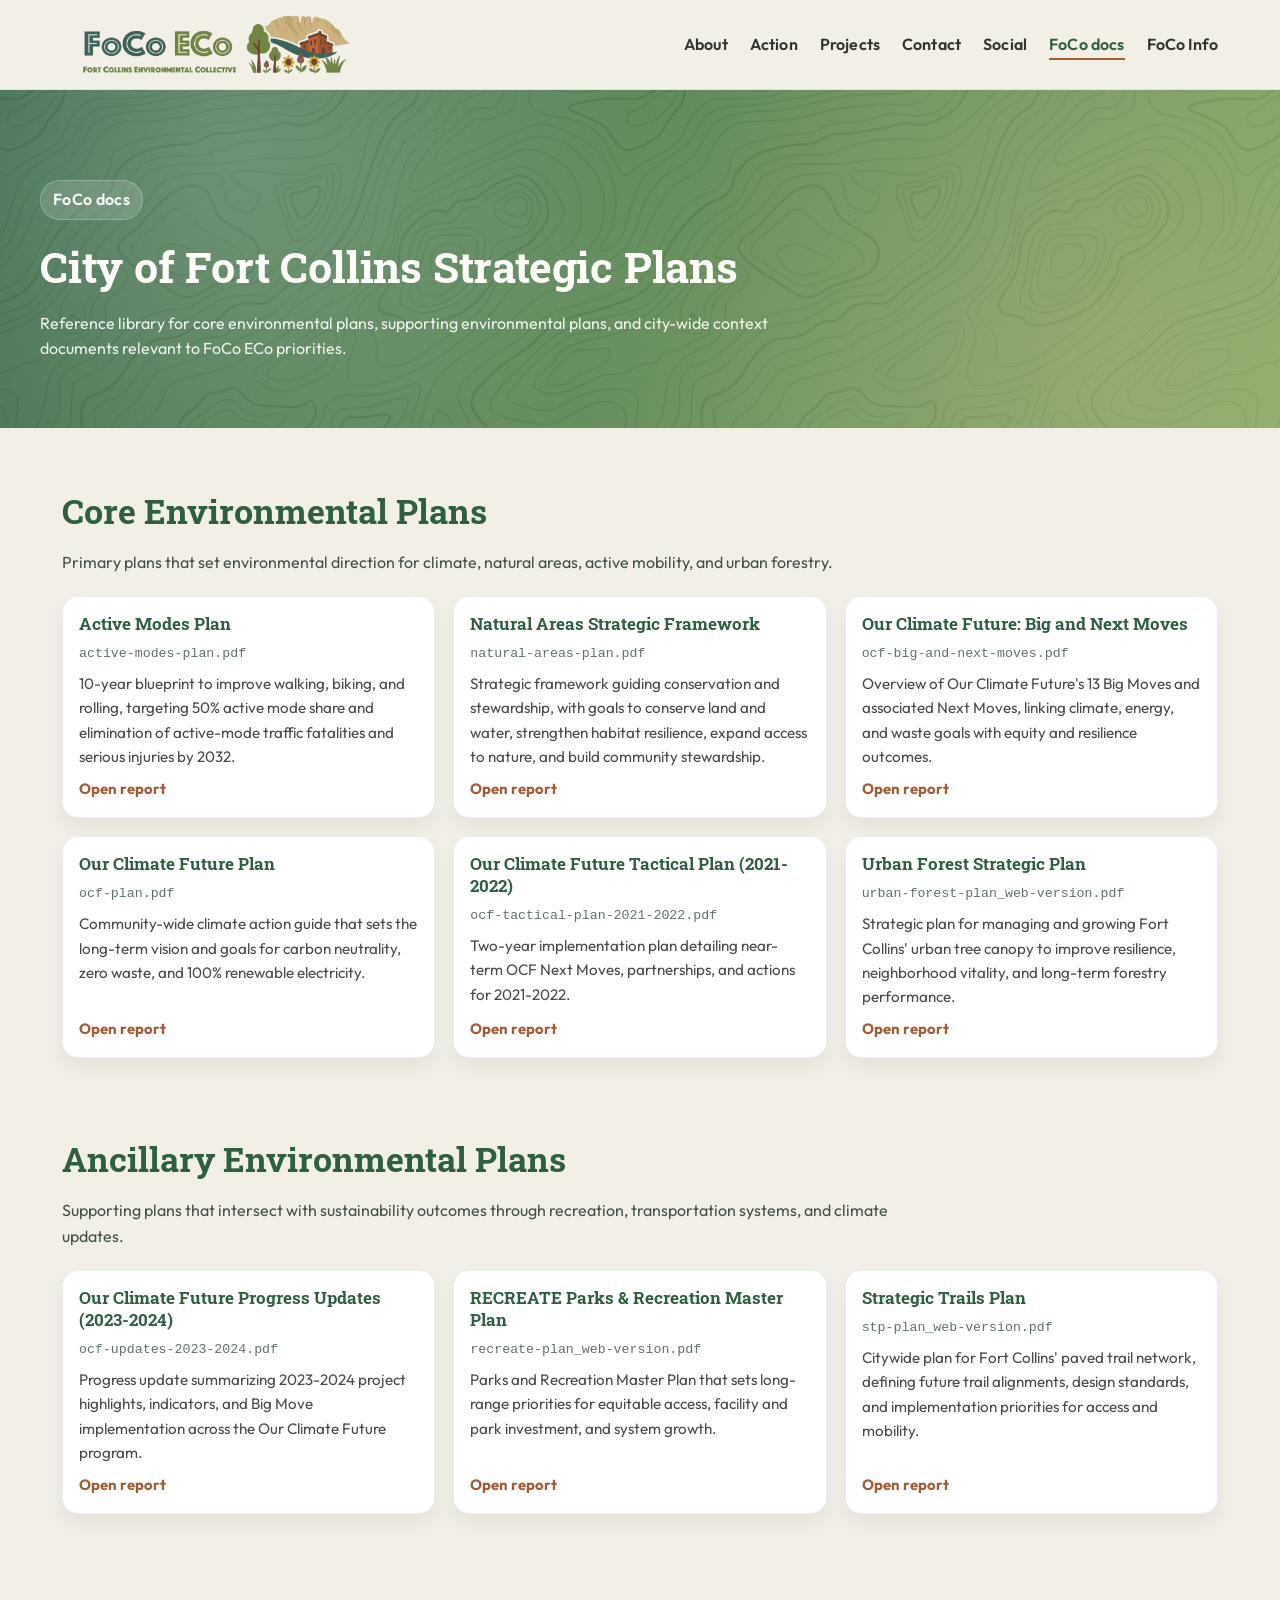
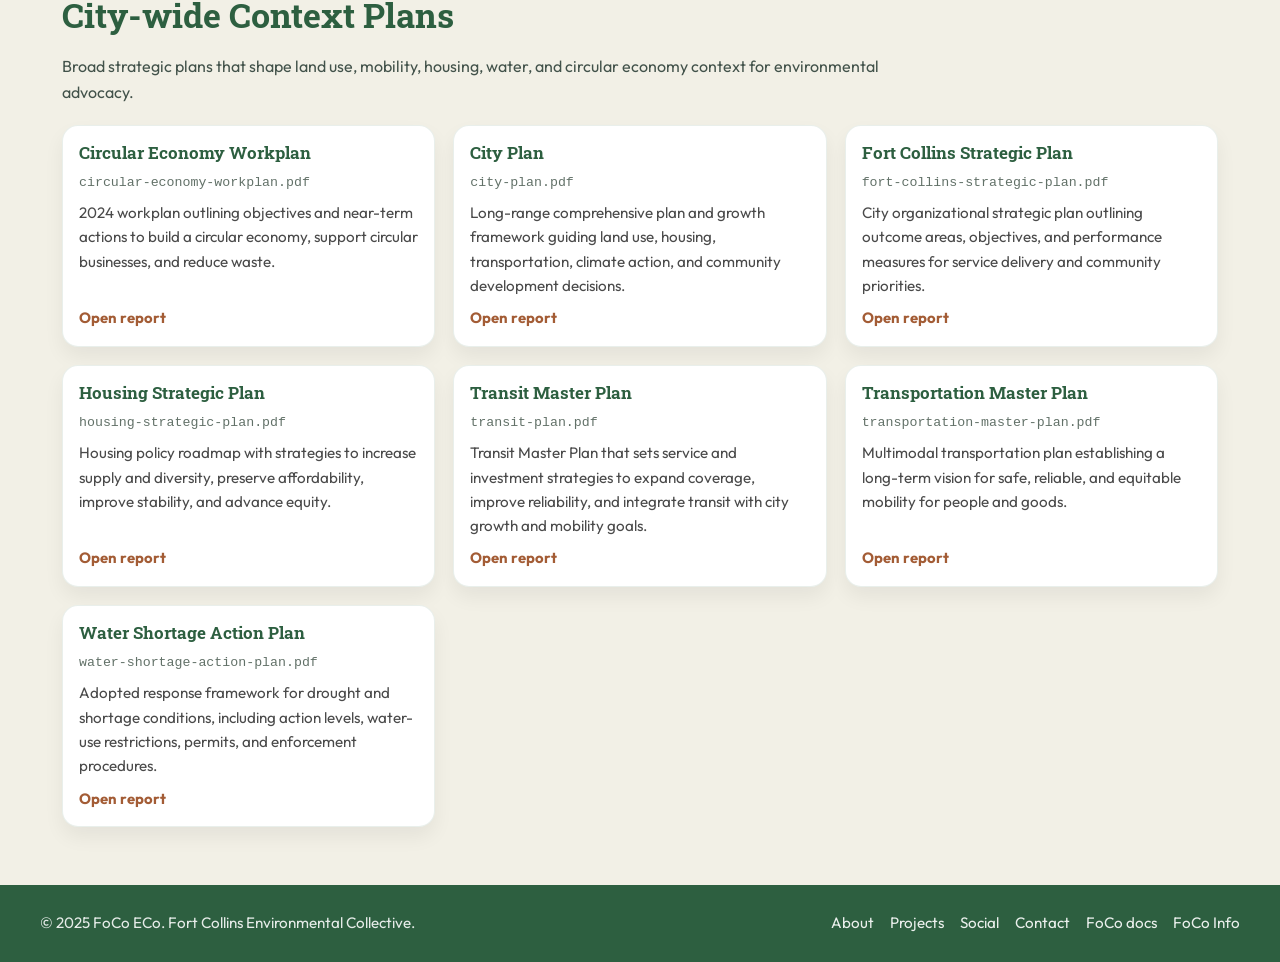
==== foco-docs.html @ f42128a2 "Added docs page" ====
<!DOCTYPE html>
<html lang="en">
<head>
  <meta charset="UTF-8">
  <meta name="viewport" content="width=device-width, initial-scale=1.0">
  <title>FoCo Docs | Fort Collins Environmental Collective</title>
  <link rel="preconnect" href="https://fonts.googleapis.com">
  <link rel="preconnect" href="https://fonts.gstatic.com" crossorigin>
  <link href="https://fonts.googleapis.com/css2?family=Roboto+Slab:wght@100..900&family=Outfit:wght@400;600;700&display=swap" rel="stylesheet">
  <link rel="stylesheet" href="style.css">
  <link rel="icon" type="image/png" href="img/favicon_32.png">
</head>
<body>
  <header id="top">
    <div class="nav">
      <a class="brand" href="index.html#top">
        <img src="img/FoCoECo_Logo_Trans_H.png" alt="FoCo ECo logo">
      </a>
      <nav aria-label="Main navigation">
        <ul>
          <li><a href="index.html#about">About</a></li>
          <li><a href="index.html#up-to">Action</a></li>
          <li><a href="index.html#projects">Projects</a></li>
          <li><a href="index.html#contact">Contact</a></li>
          <li><a href="index.html#social">Social</a></li>
          <li><a href="foco-docs.html" aria-current="page">FoCo docs</a></li>
          <li><a href="https://app.foco-eco.org" target="_blank">FoCo Info</a></li>
        </ul>
      </nav>
      <button class="menu-toggle" aria-expanded="false" aria-controls="mobile-menu" aria-label="Toggle menu">☰</button>
    </div>
  </header>

  <div class="mobile-menu" id="mobile-menu">
    <a href="index.html#about">About</a>
    <a href="index.html#up-to">Action</a>
    <a href="index.html#projects">Projects</a>
    <a href="index.html#contact">Contact</a>
    <a href="index.html#social">Social</a>
    <a href="foco-docs.html" aria-current="page">FoCo docs</a>
    <a href="https://app.foco-eco.org" target="_blank">FoCo Info</a>
  </div>

  <main>
    <section class="docs-hero">
      <div class="docs-hero-inner">
        <div class="eyebrow">FoCo docs</div>
        <h1>City of Fort Collins Strategic Plans</h1>
        <p>Reference library for core environmental plans, supporting environmental plans, and city-wide context documents relevant to FoCo ECo priorities.</p>
      </div>
    </section>

    <section class="section docs-section" id="core-environmental" aria-labelledby="core-environmental-title">
      <div class="docs-section-heading">
        <h2 id="core-environmental-title">Core Environmental Plans</h2>
        <p>Primary plans that set environmental direction for climate, natural areas, active mobility, and urban forestry.</p>
      </div>
      <div class="docs-grid">
        <article class="doc-card" tabindex="0" role="button" aria-label="Open Active Modes Plan PDF" data-pdf="https://storage.googleapis.com/foco-info/city_advisor/core_environmental/active-modes-plan.pdf" data-title="Active Modes Plan" data-filename="active-modes-plan.pdf" data-description="10-year blueprint to improve walking, biking, and rolling, targeting 50% active mode share and elimination of active-mode traffic fatalities and serious injuries by 2032.">
          <h3>Active Modes Plan</h3>
          <p class="doc-filename">active-modes-plan.pdf</p>
          <p>10-year blueprint to improve walking, biking, and rolling, targeting 50% active mode share and elimination of active-mode traffic fatalities and serious injuries by 2032.</p>
          <span class="doc-card-link">Open report</span>
        </article>

        <article class="doc-card" tabindex="0" role="button" aria-label="Open Natural Areas Plan PDF" data-pdf="https://storage.googleapis.com/foco-info/city_advisor/core_environmental/natural-areas-plan.pdf" data-title="Natural Areas Strategic Framework" data-filename="natural-areas-plan.pdf" data-description="Strategic framework guiding conservation and stewardship, with goals to conserve land and water, strengthen habitat resilience, expand access to nature, and build community stewardship.">
          <h3>Natural Areas Strategic Framework</h3>
          <p class="doc-filename">natural-areas-plan.pdf</p>
          <p>Strategic framework guiding conservation and stewardship, with goals to conserve land and water, strengthen habitat resilience, expand access to nature, and build community stewardship.</p>
          <span class="doc-card-link">Open report</span>
        </article>

        <article class="doc-card" tabindex="0" role="button" aria-label="Open OCF Big and Next Moves PDF" data-pdf="https://storage.googleapis.com/foco-info/city_advisor/core_environmental/ocf-big-and-next-moves.pdf" data-title="Our Climate Future: Big and Next Moves" data-filename="ocf-big-and-next-moves.pdf" data-description="Overview of Our Climate Future's 13 Big Moves and associated Next Moves, linking climate, energy, and waste goals with equity and resilience outcomes.">
          <h3>Our Climate Future: Big and Next Moves</h3>
          <p class="doc-filename">ocf-big-and-next-moves.pdf</p>
          <p>Overview of Our Climate Future's 13 Big Moves and associated Next Moves, linking climate, energy, and waste goals with equity and resilience outcomes.</p>
          <span class="doc-card-link">Open report</span>
        </article>

        <article class="doc-card" tabindex="0" role="button" aria-label="Open OCF Plan PDF" data-pdf="https://storage.googleapis.com/foco-info/city_advisor/core_environmental/ocf-plan.pdf" data-title="Our Climate Future Plan" data-filename="ocf-plan.pdf" data-description="Community-wide climate action guide that sets the long-term vision and goals for carbon neutrality, zero waste, and 100% renewable electricity.">
          <h3>Our Climate Future Plan</h3>
          <p class="doc-filename">ocf-plan.pdf</p>
          <p>Community-wide climate action guide that sets the long-term vision and goals for carbon neutrality, zero waste, and 100% renewable electricity.</p>
          <span class="doc-card-link">Open report</span>
        </article>

        <article class="doc-card" tabindex="0" role="button" aria-label="Open OCF Tactical Plan 2021-2022 PDF" data-pdf="https://storage.googleapis.com/foco-info/city_advisor/core_environmental/ocf-tactical-plan-2021-2022.pdf" data-title="Our Climate Future Tactical Plan (2021-2022)" data-filename="ocf-tactical-plan-2021-2022.pdf" data-description="Two-year implementation plan detailing near-term OCF Next Moves, partnerships, and actions for 2021-2022.">
          <h3>Our Climate Future Tactical Plan (2021-2022)</h3>
          <p class="doc-filename">ocf-tactical-plan-2021-2022.pdf</p>
          <p>Two-year implementation plan detailing near-term OCF Next Moves, partnerships, and actions for 2021-2022.</p>
          <span class="doc-card-link">Open report</span>
        </article>

        <article class="doc-card" tabindex="0" role="button" aria-label="Open Urban Forest Plan PDF" data-pdf="https://storage.googleapis.com/foco-info/city_advisor/core_environmental/urban-forest-plan_web-version.pdf" data-title="Urban Forest Strategic Plan" data-filename="urban-forest-plan_web-version.pdf" data-description="Strategic plan for managing and growing Fort Collins' urban tree canopy to improve resilience, neighborhood vitality, and long-term forestry performance.">
          <h3>Urban Forest Strategic Plan</h3>
          <p class="doc-filename">urban-forest-plan_web-version.pdf</p>
          <p>Strategic plan for managing and growing Fort Collins' urban tree canopy to improve resilience, neighborhood vitality, and long-term forestry performance.</p>
          <span class="doc-card-link">Open report</span>
        </article>
      </div>
    </section>

    <section class="section docs-section" id="ancillary-environmental" aria-labelledby="ancillary-environmental-title">
      <div class="docs-section-heading">
        <h2 id="ancillary-environmental-title">Ancillary Environmental Plans</h2>
        <p>Supporting plans that intersect with sustainability outcomes through recreation, transportation systems, and climate updates.</p>
      </div>
      <div class="docs-grid">
        <article class="doc-card" tabindex="0" role="button" aria-label="Open OCF Updates 2023-2024 PDF" data-pdf="https://storage.googleapis.com/foco-info/city_advisor/ancillary_environmental/ocf-updates-2023-2024.pdf" data-title="Our Climate Future Progress Updates (2023-2024)" data-filename="ocf-updates-2023-2024.pdf" data-description="Progress update summarizing 2023-2024 project highlights, indicators, and Big Move implementation across the Our Climate Future program.">
          <h3>Our Climate Future Progress Updates (2023-2024)</h3>
          <p class="doc-filename">ocf-updates-2023-2024.pdf</p>
          <p>Progress update summarizing 2023-2024 project highlights, indicators, and Big Move implementation across the Our Climate Future program.</p>
          <span class="doc-card-link">Open report</span>
        </article>

        <article class="doc-card" tabindex="0" role="button" aria-label="Open Recreate Plan PDF" data-pdf="https://storage.googleapis.com/foco-info/city_advisor/ancillary_environmental/recreate-plan_web-version.pdf" data-title="RECREATE Parks & Recreation Master Plan" data-filename="recreate-plan_web-version.pdf" data-description="Parks and Recreation Master Plan that sets long-range priorities for equitable access, facility and park investment, and system growth.">
          <h3>RECREATE Parks &amp; Recreation Master Plan</h3>
          <p class="doc-filename">recreate-plan_web-version.pdf</p>
          <p>Parks and Recreation Master Plan that sets long-range priorities for equitable access, facility and park investment, and system growth.</p>
          <span class="doc-card-link">Open report</span>
        </article>

        <article class="doc-card" tabindex="0" role="button" aria-label="Open Strategic Trails Plan PDF" data-pdf="https://storage.googleapis.com/foco-info/city_advisor/ancillary_environmental/stp-plan_web-version.pdf" data-title="Strategic Trails Plan" data-filename="stp-plan_web-version.pdf" data-description="Citywide plan for Fort Collins' paved trail network, defining future trail alignments, design standards, and implementation priorities for access and mobility.">
          <h3>Strategic Trails Plan</h3>
          <p class="doc-filename">stp-plan_web-version.pdf</p>
          <p>Citywide plan for Fort Collins' paved trail network, defining future trail alignments, design standards, and implementation priorities for access and mobility.</p>
          <span class="doc-card-link">Open report</span>
        </article>
      </div>
    </section>

    <section class="section docs-section" id="citywide-context" aria-labelledby="citywide-context-title">
      <div class="docs-section-heading">
        <h2 id="citywide-context-title">City-wide Context Plans</h2>
        <p>Broad strategic plans that shape land use, mobility, housing, water, and circular economy context for environmental advocacy.</p>
      </div>
      <div class="docs-grid">
        <article class="doc-card" tabindex="0" role="button" aria-label="Open Circular Economy Workplan PDF" data-pdf="https://storage.googleapis.com/foco-info/city_advisor/citywide_context/circular-economy-workplan.pdf" data-title="Circular Economy Workplan" data-filename="circular-economy-workplan.pdf" data-description="2024 workplan outlining objectives and near-term actions to build a circular economy, support circular businesses, and reduce waste.">
          <h3>Circular Economy Workplan</h3>
          <p class="doc-filename">circular-economy-workplan.pdf</p>
          <p>2024 workplan outlining objectives and near-term actions to build a circular economy, support circular businesses, and reduce waste.</p>
          <span class="doc-card-link">Open report</span>
        </article>

        <article class="doc-card" tabindex="0" role="button" aria-label="Open City Plan PDF" data-pdf="https://storage.googleapis.com/foco-info/city_advisor/citywide_context/city-plan.pdf" data-title="City Plan" data-filename="city-plan.pdf" data-description="Long-range comprehensive plan and growth framework guiding land use, housing, transportation, climate action, and community development decisions.">
          <h3>City Plan</h3>
          <p class="doc-filename">city-plan.pdf</p>
          <p>Long-range comprehensive plan and growth framework guiding land use, housing, transportation, climate action, and community development decisions.</p>
          <span class="doc-card-link">Open report</span>
        </article>

        <article class="doc-card" tabindex="0" role="button" aria-label="Open Fort Collins Strategic Plan PDF" data-pdf="https://storage.googleapis.com/foco-info/city_advisor/citywide_context/fort-collins-strategic-plan.pdf" data-title="Fort Collins Strategic Plan" data-filename="fort-collins-strategic-plan.pdf" data-description="City organizational strategic plan outlining outcome areas, objectives, and performance measures for service delivery and community priorities.">
          <h3>Fort Collins Strategic Plan</h3>
          <p class="doc-filename">fort-collins-strategic-plan.pdf</p>
          <p>City organizational strategic plan outlining outcome areas, objectives, and performance measures for service delivery and community priorities.</p>
          <span class="doc-card-link">Open report</span>
        </article>

        <article class="doc-card" tabindex="0" role="button" aria-label="Open Housing Strategic Plan PDF" data-pdf="https://storage.googleapis.com/foco-info/city_advisor/citywide_context/housing-strategic-plan.pdf" data-title="Housing Strategic Plan" data-filename="housing-strategic-plan.pdf" data-description="Housing policy roadmap with strategies to increase supply and diversity, preserve affordability, improve stability, and advance equity.">
          <h3>Housing Strategic Plan</h3>
          <p class="doc-filename">housing-strategic-plan.pdf</p>
          <p>Housing policy roadmap with strategies to increase supply and diversity, preserve affordability, improve stability, and advance equity.</p>
          <span class="doc-card-link">Open report</span>
        </article>

        <article class="doc-card" tabindex="0" role="button" aria-label="Open Transit Plan PDF" data-pdf="https://storage.googleapis.com/foco-info/city_advisor/citywide_context/transit-plan.pdf" data-title="Transit Master Plan" data-filename="transit-plan.pdf" data-description="Transit Master Plan that sets service and investment strategies to expand coverage, improve reliability, and integrate transit with city growth and mobility goals.">
          <h3>Transit Master Plan</h3>
          <p class="doc-filename">transit-plan.pdf</p>
          <p>Transit Master Plan that sets service and investment strategies to expand coverage, improve reliability, and integrate transit with city growth and mobility goals.</p>
          <span class="doc-card-link">Open report</span>
        </article>

        <article class="doc-card" tabindex="0" role="button" aria-label="Open Transportation Master Plan PDF" data-pdf="https://storage.googleapis.com/foco-info/city_advisor/citywide_context/transportation-master-plan.pdf" data-title="Transportation Master Plan" data-filename="transportation-master-plan.pdf" data-description="Multimodal transportation plan establishing a long-term vision for safe, reliable, and equitable mobility for people and goods.">
          <h3>Transportation Master Plan</h3>
          <p class="doc-filename">transportation-master-plan.pdf</p>
          <p>Multimodal transportation plan establishing a long-term vision for safe, reliable, and equitable mobility for people and goods.</p>
          <span class="doc-card-link">Open report</span>
        </article>

        <article class="doc-card" tabindex="0" role="button" aria-label="Open Water Shortage Action Plan PDF" data-pdf="https://storage.googleapis.com/foco-info/city_advisor/citywide_context/water-shortage-action-plan.pdf" data-title="Water Shortage Action Plan" data-filename="water-shortage-action-plan.pdf" data-description="Adopted response framework for drought and shortage conditions, including action levels, water-use restrictions, permits, and enforcement procedures.">
          <h3>Water Shortage Action Plan</h3>
          <p class="doc-filename">water-shortage-action-plan.pdf</p>
          <p>Adopted response framework for drought and shortage conditions, including action levels, water-use restrictions, permits, and enforcement procedures.</p>
          <span class="doc-card-link">Open report</span>
        </article>
      </div>
    </section>
  </main>

  <div class="modal" id="pdf-modal" role="dialog" aria-modal="true" aria-labelledby="pdf-modal-title">
    <div class="modal-backdrop" data-pdf-close></div>
    <div class="modal-content pdf-modal-content">
      <button class="modal-close" aria-label="Close PDF viewer" data-pdf-close>×</button>
      <div class="pdf-modal-header">
        <h3 id="pdf-modal-title">Plan Document</h3>
        <a id="pdf-modal-link" class="pdf-modal-link" href="#" target="_blank" rel="noopener noreferrer">Open in new tab</a>
      </div>
      <p id="pdf-modal-desc" class="pdf-modal-desc">Plan summary</p>
      <iframe id="pdf-modal-frame" class="pdf-modal-frame" title="City plan PDF viewer" src="about:blank" loading="lazy"></iframe>
    </div>
  </div>

  <footer>
    <div class="footer-inner">
      <span>© 2025 FoCo ECo. Fort Collins Environmental Collective.</span>
      <div class="footer-links">
        <a href="index.html#about">About</a>
        <a href="index.html#projects">Projects</a>
        <a href="index.html#social">Social</a>
        <a href="index.html#contact">Contact</a>
        <a href="foco-docs.html">FoCo docs</a>
        <a href="https://app.foco-eco.org" target="_blank">FoCo Info</a>
      </div>
    </div>
  </footer>

  <script src="script.js"></script>
</body>
</html>
---- style.css ----
:root {
  --primary: #2D5F40;
  --secondary: #7CA65C;
  --accent: #A35C35;
  --neutral: #C6B787;
  --bg-color: #F2F0E6;
  --text-color: #333333;
  --light-text: #FFFFFF;
  --shadow-soft: 0 12px 30px rgba(0, 0, 0, 0.08);
  --shadow-card: 0 10px 20px rgba(0, 0, 0, 0.06);
  --max-width: 1200px;
}

* {
  box-sizing: border-box;
}

body {
  margin: 0;
  font-family: 'Outfit', 'Open Sans', system-ui, -apple-system, sans-serif;
  background: var(--bg-color);
  color: var(--text-color);
  line-height: 1.6;
}

a {
  color: inherit;
  text-decoration: none;
}

.sr-only {
  position: absolute;
  width: 1px;
  height: 1px;
  padding: 0;
  margin: -1px;
  overflow: hidden;
  clip: rect(0, 0, 0, 0);
  border: 0;
}

.scroll-fade {
  opacity: 1;
  transform: translateY(0);
  transition: opacity 0.65s ease-out, transform 0.75s cubic-bezier(0.2, 0.7, 0.2, 1);
  will-change: opacity, transform;
}

.scroll-fade.is-hidden {
  opacity: 0;
  transform: translateY(24px);
}

.scroll-fade.is-visible {
  opacity: 1;
  transform: translateY(0);
}

img {
  max-width: 100%;
  display: block;
}

header {
  position: sticky;
  top: 0;
  z-index: 20;
  backdrop-filter: blur(10px);
  background: rgba(242, 240, 230, 0.9);
  border-bottom: 1px solid rgba(45, 95, 64, 0.08);
}

.nav {
  display: flex;
  align-items: center;
  justify-content: space-between;
  max-width: var(--max-width);
  margin: 0 auto;
  padding: 14px 22px;
  gap: 18px;
}

.brand {
  display: flex;
  align-items: center;
  gap: 12px;
  font-family: 'Roboto Slab', serif;
  font-weight: 700;
  color: var(--primary);
}

.brand img {
  width: 300px;
  height: auto;
}

nav ul {
  list-style: none;
  display: flex;
  align-items: center;
  gap: 22px;
  padding: 0;
  margin: 0;
  font-weight: 600;
  letter-spacing: 0.01em;
}

nav a {
  position: relative;
  padding: 6px 0;
}

nav a::after {
  content: '';
  position: absolute;
  left: 0;
  bottom: 0;
  width: 100%;
  height: 2px;
  background: var(--accent);
  transform: scaleX(0);
  transform-origin: left;
  transition: transform 0.2s ease;
}

nav a:focus-visible,
nav a:hover {
  outline: none;
  color: var(--primary);
}

nav a:hover::after,
nav a:focus-visible::after {
  transform: scaleX(1);
}

nav a[aria-current="page"] {
  color: var(--primary);
}

nav a[aria-current="page"]::after {
  transform: scaleX(1);
}

.donate-btn {
  background: var(--accent);
  color: var(--light-text);
  border: none;
  border-radius: 999px;
  padding: 10px 20px;
  font-weight: 700;
  cursor: pointer;
  box-shadow: var(--shadow-soft);
  transition: transform 0.2s ease, box-shadow 0.2s ease, background 0.2s ease;
}

.donate-btn:hover,
.donate-btn:focus-visible {
  transform: translateY(-1px);
  box-shadow: 0 14px 30px rgba(163, 92, 53, 0.25);
  background: #8f4e2f;
  outline: none;
}

.menu-toggle {
  display: none;
  background: var(--primary);
  color: var(--light-text);
  border: none;
  padding: 10px 12px;
  border-radius: 10px;
  cursor: pointer;
}

.hero {
  position: relative;
  padding: 120px 0 90px;
  color: var(--text-color);
  background: linear-gradient(120deg, rgba(45, 95, 64, 0.35), rgba(124, 166, 92, 0.06)), url('img/banner.jpg') center/cover no-repeat;
  overflow: hidden;
}

.hero::before {
  content: '';
  position: absolute;
  inset: 0;
  background: linear-gradient(90deg, rgba(24, 54, 36, 0.72) 0%, rgba(24, 54, 36, 0.38) 45%, rgba(24, 54, 36, 0.08) 70%, rgba(24, 54, 36, 0) 100%);
  z-index: 0;
}

.hero::after {
  content: '';
  position: absolute;
  inset: 0;
  background:
    linear-gradient(90deg, rgba(242, 240, 230, 0) 0%, rgba(242, 240, 230, 0.30) 40%, rgba(242, 240, 230, 0.95) 70%),
    linear-gradient(180deg, rgba(242, 240, 230, 0) 0%, rgba(242, 240, 230, 0.12) 45%, rgba(242, 240, 230, 0.85) 100%);
}

.hero-grid {
  position: relative;
  z-index: 1;
  max-width: var(--max-width);
  margin: 0 auto;
  padding: 0 22px;
  display: grid;
  grid-template-columns: repeat(auto-fit, minmax(320px, 1fr));
  align-items: center;
  gap: 40px;
}

.hero-grid .hero-visual {
  justify-self: end;
}

.hero-copy h1 {
  font-family: 'Roboto Slab', serif;
  font-size: clamp(1.8rem, 2.5vw + 1rem, 2.8rem);
  margin: 0 0 16px;
  color: #fffdfa;
  letter-spacing: -0.5px;
  text-shadow:
    0 10px 24px rgba(0, 0, 0, 0.45),
    0 3px 8px rgba(0, 0, 0, 0.35);
}

.hero-copy p {
  font-size: 1.05rem;
  margin: 0 0 22px;
  color: #f8f6f1;
  letter-spacing: -0.5px;
  text-shadow: 0 6px 16px rgba(0, 0, 0, 0.35);
}

.hero .eyebrow {
  color: #f2f0e6;
  background: rgba(255, 255, 255, 0.18);
  border: 1px solid rgba(255, 255, 255, 0.2);
}

.cta-row {
  display: flex;
  gap: 12px;
  flex-wrap: wrap;
}

.cta-primary {
  background: var(--secondary);
  color: var(--light-text);
  border: none;
  border-radius: 10px;
  padding: 12px 20px;
  font-weight: 700;
  cursor: pointer;
  box-shadow: var(--shadow-soft);
  transition: transform 0.2s ease, box-shadow 0.2s ease, background 0.2s ease;
}

.cta-primary:hover,
.cta-primary:focus-visible {
  transform: translateY(-1px);
  box-shadow: 0 14px 32px rgba(124, 166, 92, 0.35);
  background: #6b9450;
  outline: none;
}

.cta-secondary {
  background: #f7fbf7;
  color: #0f2016;
  border: 2px solid rgba(45, 95, 64, 0.65);
  border-radius: 10px;
  padding: 10px 18px;
  font-weight: 700;
  cursor: pointer;
  transition: transform 0.2s ease, background 0.2s ease, color 0.2s ease;
}

.cta-secondary:hover,
.cta-secondary:focus-visible {
  transform: translateY(-1px);
  background: var(--primary);
  color: var(--light-text);
  border-color: var(--primary);
  outline: none;
}

.hero-visual {
  justify-self: center;
  position: relative;
  width: min(520px, 100%);
  padding: 0;
  background: transparent;
  border: none;
  box-shadow: none;
  transform: translateY(4px);
  filter: drop-shadow(0 18px 28px rgba(0, 0, 0, 0.18));
}

.hero-visual img {
  width: 100%;
  height: auto;
  display: block;
  filter:
    drop-shadow(0 0 20px rgba(255, 255, 255, 0.85))
    drop-shadow(0 0 40px rgba(255, 255, 255, 0.5));
}

.hero-visual::before {
  content: '';
  position: absolute;
  inset: 0;
  display: none;
}

.docs-hero {
  position: relative;
  padding: 90px 22px 66px;
  background:
    linear-gradient(120deg, rgba(45, 95, 64, 0.92), rgba(124, 166, 92, 0.9)),
    url('img/images/topo.png') center/620px repeat;
  color: rgba(255, 255, 255, 0.95);
  overflow: hidden;
}

.docs-hero::before {
  content: '';
  position: absolute;
  inset: 0;
  background:
    radial-gradient(circle at 18% 20%, rgba(255, 255, 255, 0.20), rgba(255, 255, 255, 0) 44%),
    radial-gradient(circle at 86% 78%, rgba(198, 183, 135, 0.32), rgba(198, 183, 135, 0) 46%);
}

.docs-hero-inner {
  position: relative;
  z-index: 1;
  max-width: var(--max-width);
  margin: 0 auto;
}

.docs-hero h1 {
  margin: 0 0 10px;
  font-family: 'Roboto Slab', serif;
  font-size: clamp(1.85rem, 2.4vw + 1rem, 2.7rem);
  color: #fffdfa;
  letter-spacing: -0.2px;
}

.docs-hero p {
  margin: 0;
  max-width: 780px;
  color: rgba(255, 255, 255, 0.9);
}

.docs-hero .eyebrow {
  background: rgba(255, 255, 255, 0.14);
  border: 1px solid rgba(255, 255, 255, 0.24);
  color: rgba(255, 255, 255, 0.95);
}

.section {
  max-width: var(--max-width);
  margin: 0 auto;
  padding: 70px 22px;
}

.section h2 {
  font-family: 'Roboto Slab', serif;
  font-size: clamp(1.8rem, 1.4vw + 1rem, 2.4rem);
  color: var(--primary);
  margin: 0 0 12px;
}

.eyebrow {
  display: inline-block;
  padding: 6px 12px;
  border-radius: 999px;
  background: rgba(45, 95, 64, 0.08);
  color: var(--primary);
  font-weight: 600;
  margin-bottom: 12px;
  letter-spacing: 0.02em;
}

.about {
  display: grid;
  grid-template-columns: repeat(auto-fit, minmax(300px, 1fr));
  gap: 36px;
  align-items: center;
  background: var(--bg-color);
}

.about-visual {
  position: relative;
  width: 100%;
  border-radius: 20px;
  overflow: hidden;
  background: linear-gradient(135deg, rgba(45, 95, 64, 0.15), rgba(163, 92, 53, 0.12)), #e8e2cf;
  min-height: 260px;
  box-shadow: var(--shadow-card);
  isolation: isolate;
}

.about-visual img {
  width: 100%;
  height: 100%;
  object-fit: cover;
  display: block;
}

.about-visual::before {
  content: '';
  position: absolute;
  inset: 0;
  opacity: 0.45;
  background-image: radial-gradient(circle at 30% 20%, rgba(195, 183, 135, 0.4) 0, rgba(195, 183, 135, 0) 40%), radial-gradient(circle at 80% 10%, rgba(124, 166, 92, 0.35) 0, rgba(124, 166, 92, 0) 35%), repeating-linear-gradient(45deg, rgba(45, 95, 64, 0.06), rgba(45, 95, 64, 0.06) 14px, rgba(45, 95, 64, 0.03) 14px, rgba(45, 95, 64, 0.03) 28px);
}

.about-visual::after {
  content: '';
  position: absolute;
  inset: 16px;
  border-radius: 16px;
  border: 2px dashed rgba(45, 95, 64, 0.25);
  mix-blend-mode: multiply;
}

.about p {
  margin: 0 0 14px;
}

.about-list {
  display: grid;
  grid-template-columns: repeat(auto-fit, minmax(200px, 1fr));
  gap: 12px;
  padding: 0;
  margin: 14px 0 0;
  list-style: none;
}

.about-list li {
  padding: 10px 12px;
  background: rgba(45, 95, 64, 0.08);
  border-radius: 10px;
  font-weight: 600;
  color: var(--primary);
}

.updates {
  background: linear-gradient(135deg, rgba(34, 82, 50, 0.95), rgba(91, 143, 70, 0.92));
  max-width: none;
  width: 100%;
  margin: 0;
  padding: 70px 22px;
  border-radius: 0;
  color: rgba(255, 255, 255, 0.95);
  position: relative;
  overflow: hidden;
  isolation: isolate;
}

.updates::before {
  content: '';
  position: absolute;
  inset: 0;
  background: url('img/images/topo.png') center/620px repeat;
  opacity: 0.24;
  pointer-events: none;
  z-index: 0;
}

.updates-inner {
  max-width: var(--max-width);
  margin-left: auto;
  margin-right: auto;
  position: relative;
  z-index: 1;
}

.updates h2 {
  color: var(--light-text);
}

.updates .eyebrow {
  background: rgba(255, 255, 255, 0.16);
  border: 1px solid rgba(255, 255, 255, 0.28);
  color: rgba(255, 255, 255, 0.94);
}

.updates-carousel {
  margin-top: 22px;
  display: grid;
  grid-template-columns: auto minmax(0, 1fr) auto;
  grid-template-areas:
    "prev track next"
    "dots dots dots";
  align-items: center;
  column-gap: 14px;
  row-gap: 16px;
}

.carousel-track {
  grid-area: track;
  width: 100%;
  overflow: hidden;
}

.carousel-slide {
  display: none;
  grid-template-columns: minmax(260px, 36%) minmax(0, 1fr);
  gap: 20px;
  align-items: stretch;
}

.carousel-slide.is-active {
  display: grid;
}

.carousel-media {
  width: 100%;
  min-height: 320px;
  height: 100%;
  border-radius: 16px;
  object-fit: cover;
  box-shadow: 0 12px 28px rgba(0, 0, 0, 0.2);
}

.carousel-textbox {
  background: rgba(247, 252, 246, 0.94);
  border: 1px solid rgba(45, 95, 64, 0.16);
  border-radius: 16px;
  box-shadow: 0 10px 24px rgba(16, 34, 22, 0.16);
  color: #1e2f23;
  padding: 22px;
  display: flex;
  flex-direction: column;
  justify-content: center;
}

.carousel-textbox h3 {
  margin: 0 0 10px;
  font-family: 'Roboto Slab', serif;
  color: var(--primary);
}

.carousel-textbox p {
  margin: 0;
}

.carousel-control {
  width: 44px;
  height: 44px;
  border: 1px solid rgba(255, 255, 255, 0.5);
  border-radius: 999px;
  background: rgba(255, 255, 255, 0.18);
  color: var(--light-text);
  font-size: 1.7rem;
  line-height: 1;
  cursor: pointer;
  transition: background 0.2s ease, transform 0.2s ease;
}

.carousel-control.prev {
  grid-area: prev;
}

.carousel-control.next {
  grid-area: next;
}

.carousel-control:hover,
.carousel-control:focus-visible {
  background: rgba(255, 255, 255, 0.3);
  transform: translateY(-1px);
  outline: none;
}

.carousel-dots {
  grid-area: dots;
  display: flex;
  justify-content: center;
  gap: 10px;
}

.carousel-dot {
  width: 12px;
  height: 12px;
  border: none;
  border-radius: 999px;
  background: rgba(255, 255, 255, 0.45);
  cursor: pointer;
  transition: transform 0.15s ease, background 0.15s ease;
}

.carousel-dot.is-active {
  background: #ffffff;
  transform: scale(1.15);
}

.carousel-dot:focus-visible {
  outline: 2px solid #ffffff;
  outline-offset: 2px;
}

.section-divider {
  max-width: calc(var(--max-width) + 120px);
  margin: 0 auto 30px;
  padding: 0 22px;
}

.section-divider img {
  width: 100%;
  height: auto;
  display: block;
  filter: drop-shadow(0 12px 24px rgba(0, 0, 0, 0.08));
}

.projects-grid {
  display: grid;
  grid-template-columns: repeat(3, minmax(0, 1fr));
  gap: 22px;
  margin-top: 28px;
}

.card {
  background: #ffffff;
  border-radius: 16px;
  box-shadow: var(--shadow-card);
  padding: 18px;
  display: flex;
  flex-direction: column;
  gap: 10px;
  border: 1px solid rgba(45, 95, 64, 0.05);
  cursor: pointer;
  transition: transform 0.18s ease, box-shadow 0.18s ease;
}

.card:hover,
.card:focus-visible {
  transform: translateY(-2px);
  box-shadow: 0 16px 32px rgba(0, 0, 0, 0.08);
  outline: none;
}

.card-image {
  width: 100%;
  height: 260px;
  object-fit: cover;
  object-position: center;
  border-radius: 12px;
  box-shadow: 0 12px 24px rgba(0, 0, 0, 0.06);
}

.card .bar {
  height: 6px;
  border-radius: 12px;
  background: #5d7b82;
  box-shadow: none;
}

.card h3 {
  font-family: 'Roboto Slab', serif;
  font-size: 1.15rem;
  margin: 0;
  color: var(--primary);
}

.card p {
  margin: 0;
  color: #4a4a4a;
}

.docs-section {
  padding-top: 56px;
  padding-bottom: 18px;
}

.docs-section-heading {
  margin-bottom: 18px;
}

.docs-section-heading p {
  margin: 0;
  max-width: 880px;
  color: #42524a;
}

.docs-grid {
  display: grid;
  grid-template-columns: repeat(3, minmax(0, 1fr));
  gap: 18px;
  margin-top: 20px;
}

.doc-card {
  background: #ffffff;
  border-radius: 16px;
  box-shadow: var(--shadow-card);
  border: 1px solid rgba(45, 95, 64, 0.1);
  padding: 16px;
  display: flex;
  flex-direction: column;
  gap: 8px;
  cursor: pointer;
  transition: transform 0.18s ease, box-shadow 0.18s ease, border-color 0.18s ease;
}

.doc-card:hover,
.doc-card:focus-visible {
  transform: translateY(-2px);
  box-shadow: 0 16px 32px rgba(0, 0, 0, 0.08);
  border-color: rgba(45, 95, 64, 0.24);
  outline: none;
}

.doc-card h3 {
  margin: 0;
  color: var(--primary);
  font-size: 1.05rem;
  line-height: 1.3;
  font-family: 'Roboto Slab', serif;
  word-break: break-word;
}

.doc-card .doc-filename {
  margin: 0;
  color: #627168;
  font-size: 0.83rem;
  font-family: ui-monospace, SFMono-Regular, Menlo, Monaco, Consolas, "Liberation Mono", "Courier New", monospace;
}

.doc-card p {
  margin: 0;
  color: #4a4a4a;
  font-size: 0.95rem;
}

.doc-card-link {
  margin-top: auto;
  color: var(--accent);
  font-weight: 700;
  font-size: 0.93rem;
}

.modal {
  position: fixed;
  inset: 0;
  display: none;
  align-items: center;
  justify-content: center;
  z-index: 50;
}

.modal.is-open {
  display: flex;
}

.modal-backdrop {
  position: absolute;
  inset: 0;
  background: rgba(0, 0, 0, 0.35);
  backdrop-filter: blur(2px);
}

.modal-content {
  position: relative;
  z-index: 1;
  background: #fff;
  border-radius: 18px;
  padding: 22px;
  max-width: 640px;
  width: min(640px, 92vw);
  box-shadow: 0 24px 60px rgba(0, 0, 0, 0.18);
  display: grid;
  gap: 12px;
}

.modal-image {
  width: 100%;
  height: 260px;
  object-fit: cover;
  border-radius: 12px;
}

.modal-content h3 {
  margin: 0;
  font-family: 'Roboto Slab', serif;
  color: var(--primary);
}

.modal-content p {
  margin: 0;
  color: #3f3f3f;
}

.modal-close {
  position: absolute;
  top: 10px;
  right: 10px;
  border: none;
  background: rgba(0, 0, 0, 0.06);
  width: 32px;
  height: 32px;
  border-radius: 50%;
  cursor: pointer;
  font-size: 18px;
}

.pdf-modal-content {
  max-width: min(1100px, 94vw);
  width: min(1100px, 94vw);
  max-height: 88vh;
  padding: 18px 18px 16px;
  gap: 14px;
}

.pdf-modal-header {
  display: flex;
  align-items: center;
  justify-content: space-between;
  gap: 10px;
  padding-right: 40px;
}

.pdf-modal-header h3 {
  margin: 0;
}

.pdf-modal-link {
  font-weight: 700;
  color: var(--accent);
  font-size: 0.93rem;
}

.pdf-modal-desc {
  margin: 0;
  color: #3f3f3f;
  font-size: 0.96rem;
}

.pdf-modal-frame {
  width: 100%;
  flex: 1;
  min-height: min(70vh, 760px);
  border: 1px solid rgba(45, 95, 64, 0.14);
  border-radius: 12px;
  background: #f7f7f7;
}

.social {
  background:
    linear-gradient(180deg, rgba(242, 240, 230, 0.7), rgba(198, 183, 135, 0.18)),
    linear-gradient(rgba(242, 240, 230, 0.5), rgba(242, 240, 230, 0.5)),
    url('img/images/topo.png');
  background-repeat: no-repeat, no-repeat, repeat;
  background-size: cover, cover, 620px;
  background-position: center, center, center;
  border-radius: 26px;
  box-shadow: 0 16px 38px rgba(0, 0, 0, 0.20);
}

.social-grid {
  display: grid;
  grid-template-columns: repeat(auto-fit, minmax(240px, 1fr));
  gap: 18px;
  margin-top: 24px;
}

.social-card {
  background: #fff;
  border-radius: 14px;
  padding: 16px;
  box-shadow: var(--shadow-card);
  display: grid;
  grid-template-columns: auto 1fr;
  grid-template-rows: auto auto;
  gap: 10px 12px;
  border: 1px solid rgba(45, 95, 64, 0.06);
}

.social-icon {
  width: 46px;
  height: 46px;
  border-radius: 14px;
  display: grid;
  place-items: center;
  font-weight: 800;
  color: #fff;
}

.social-card h3 {
  margin: 0;
  font-family: 'Roboto Slab', serif;
  color: var(--primary);
}

.social-card p {
  grid-column: 1 / -1;
  margin: 0;
  color: #4a4a4a;
}

.social-link {
  grid-column: 1 / -1;
  font-weight: 700;
  color: var(--accent);
  font-size: 0.95rem;
}

.social-icon.youtube { background: #cc0000; }
.social-icon.linkedin { background: #0a66c2; }
.social-icon.newsletter { background: var(--accent); }
.social-icon.community { background: var(--secondary); color: var(--primary); }
.social-icon.facebook { background: #1877f2; }

.volunteer {
  background: linear-gradient(120deg, rgba(45, 95, 64, 0.8), rgba(124, 166, 92, 0.75)), url('img/banner.jpg') center/cover no-repeat;
  color: var(--light-text);
  margin: 70px 0;
}

.volunteer-inner {
  max-width: var(--max-width);
  margin: 0 auto;
  padding: 70px 22px;
  text-align: left;
}

.volunteer h2 {
  color: var(--light-text);
}

.volunteer p {
  max-width: 720px;
  color: rgba(255, 255, 255, 0.9);
}

.contact {
  background: linear-gradient(120deg, rgba(98, 144, 115, 0.82), rgba(124, 166, 92, 0.75)), url('img/lory.jpg') center/cover no-repeat;
  color: var(--light-text);
  border-radius: 0;
  box-shadow: 0 18px 42px rgba(0, 0, 0, 0.18);
  margin: 40px 0;
  max-width: none;
  width: 100%;
  padding: 70px 22px;
}

.contact-grid {
  display: grid;
  grid-template-columns: repeat(auto-fit, minmax(280px, 1fr));
  gap: 26px;
  align-items: start;
  max-width: var(--max-width);
  margin: 0 auto;
}

.contact h2 {
  color: var(--light-text);
}

.contact p,
.contact li,
.contact .eyebrow {
  color: rgba(255, 255, 255, 0.9);
}

.contact .eyebrow {
  background: rgba(255, 255, 255, 0.18);
  border: 1px solid rgba(255, 255, 255, 0.28);
}

.contact-list {
  list-style: none;
  padding: 0;
  margin: 18px 0 0;
}

.contact-list li {
  padding: 8px 0;
}

.contact-card {
  background: rgba(255, 255, 255, 0.14);
  border-radius: 16px;
  padding: 18px;
  border: 1px solid rgba(255, 255, 255, 0.2);
  box-shadow: var(--shadow-card);
  color: var(--light-text);
  margin-top: 52px;
}

.contact-card h3 {
  margin: 0 0 6px;
  color: var(--light-text);
}

.contact-link {
  display: inline-block;
  background: var(--primary);
  color: var(--light-text);
  border: none;
  border-radius: 10px;
  padding: 12px 18px;
  font-weight: 700;
  cursor: pointer;
  transition: transform 0.2s ease, box-shadow 0.2s ease, background 0.2s ease;
  box-shadow: var(--shadow-soft);
  margin-top: 12px;
}

.contact-link:hover,
.contact-link:focus-visible {
  transform: translateY(-1px);
  background: #254d35;
  outline: none;
}

footer {
  background: var(--primary);
  color: rgba(255, 255, 255, 0.88);
  padding: 26px 22px;
  margin-top: 40px;
}

.footer-inner {
  max-width: var(--max-width);
  margin: 0 auto;
  display: flex;
  align-items: center;
  justify-content: space-between;
  flex-wrap: wrap;
  gap: 16px;
  font-size: 0.95rem;
}

.footer-links {
  display: flex;
  gap: 16px;
  flex-wrap: wrap;
}

.footer-links a {
  color: rgba(255, 255, 255, 0.9);
}

.mobile-menu {
  display: none;
  flex-direction: column;
  gap: 12px;
  padding: 12px 22px 20px;
  background: rgba(242, 240, 230, 0.98);
  border-bottom: 1px solid rgba(45, 95, 64, 0.08);
}

.mobile-menu a {
  font-weight: 600;
  color: var(--primary);
}

@media (max-width: 1100px) {
  .projects-grid {
    grid-template-columns: repeat(2, minmax(0, 1fr));
  }

  .docs-grid {
    grid-template-columns: repeat(2, minmax(0, 1fr));
  }
}

@media (max-width: 900px) {
  nav ul {
    display: none;
  }

  .menu-toggle {
    display: inline-flex;
    align-items: center;
    gap: 6px;
    font-weight: 700;
  }

  .donate-btn {
    display: none;
  }

  header.nav-open + .mobile-menu {
    display: flex;
  }

  .hero {
    padding: 100px 0 70px;
    background-position: center center;
  }

  .docs-hero {
    padding-top: 76px;
    padding-bottom: 54px;
  }

  .hero-grid .hero-visual {
    justify-self: center;
  }

  .updates-carousel {
    grid-template-columns: repeat(2, minmax(0, 1fr));
    grid-template-areas:
      "track track"
      "prev next"
      "dots dots";
  }

  .carousel-slide.is-active {
    grid-template-columns: 1fr;
  }

  .carousel-media {
    min-height: 240px;
  }

  .carousel-control {
    justify-self: center;
  }
}

@media (max-width: 640px) {
  .hero-grid {
    grid-template-columns: 1fr;
    text-align: left;
  }

  .hero-visual {
    width: 100%;
  }

  .about {
    grid-template-columns: 1fr;
  }

  .projects-grid {
    grid-template-columns: 1fr;
  }

  .docs-grid {
    grid-template-columns: 1fr;
  }

  .contact-link {
    width: 100%;
    text-align: center;
  }

  .contact-card {
    margin-top: 0;
  }

  .carousel-textbox {
    padding: 16px;
  }

  .carousel-control {
    width: 38px;
    height: 38px;
    font-size: 1.45rem;
  }

  .pdf-modal-content {
    width: min(96vw, 96vw);
    padding: 14px;
  }

  .pdf-modal-header {
    align-items: flex-start;
    flex-direction: column;
    padding-right: 30px;
  }

  .pdf-modal-frame {
    min-height: 62vh;
  }
}

@media (prefers-reduced-motion: reduce) {
  .scroll-fade {
    transition: none;
    transform: none;
  }

  .scroll-fade.is-hidden {
    opacity: 1;
    transform: none;
  }
}
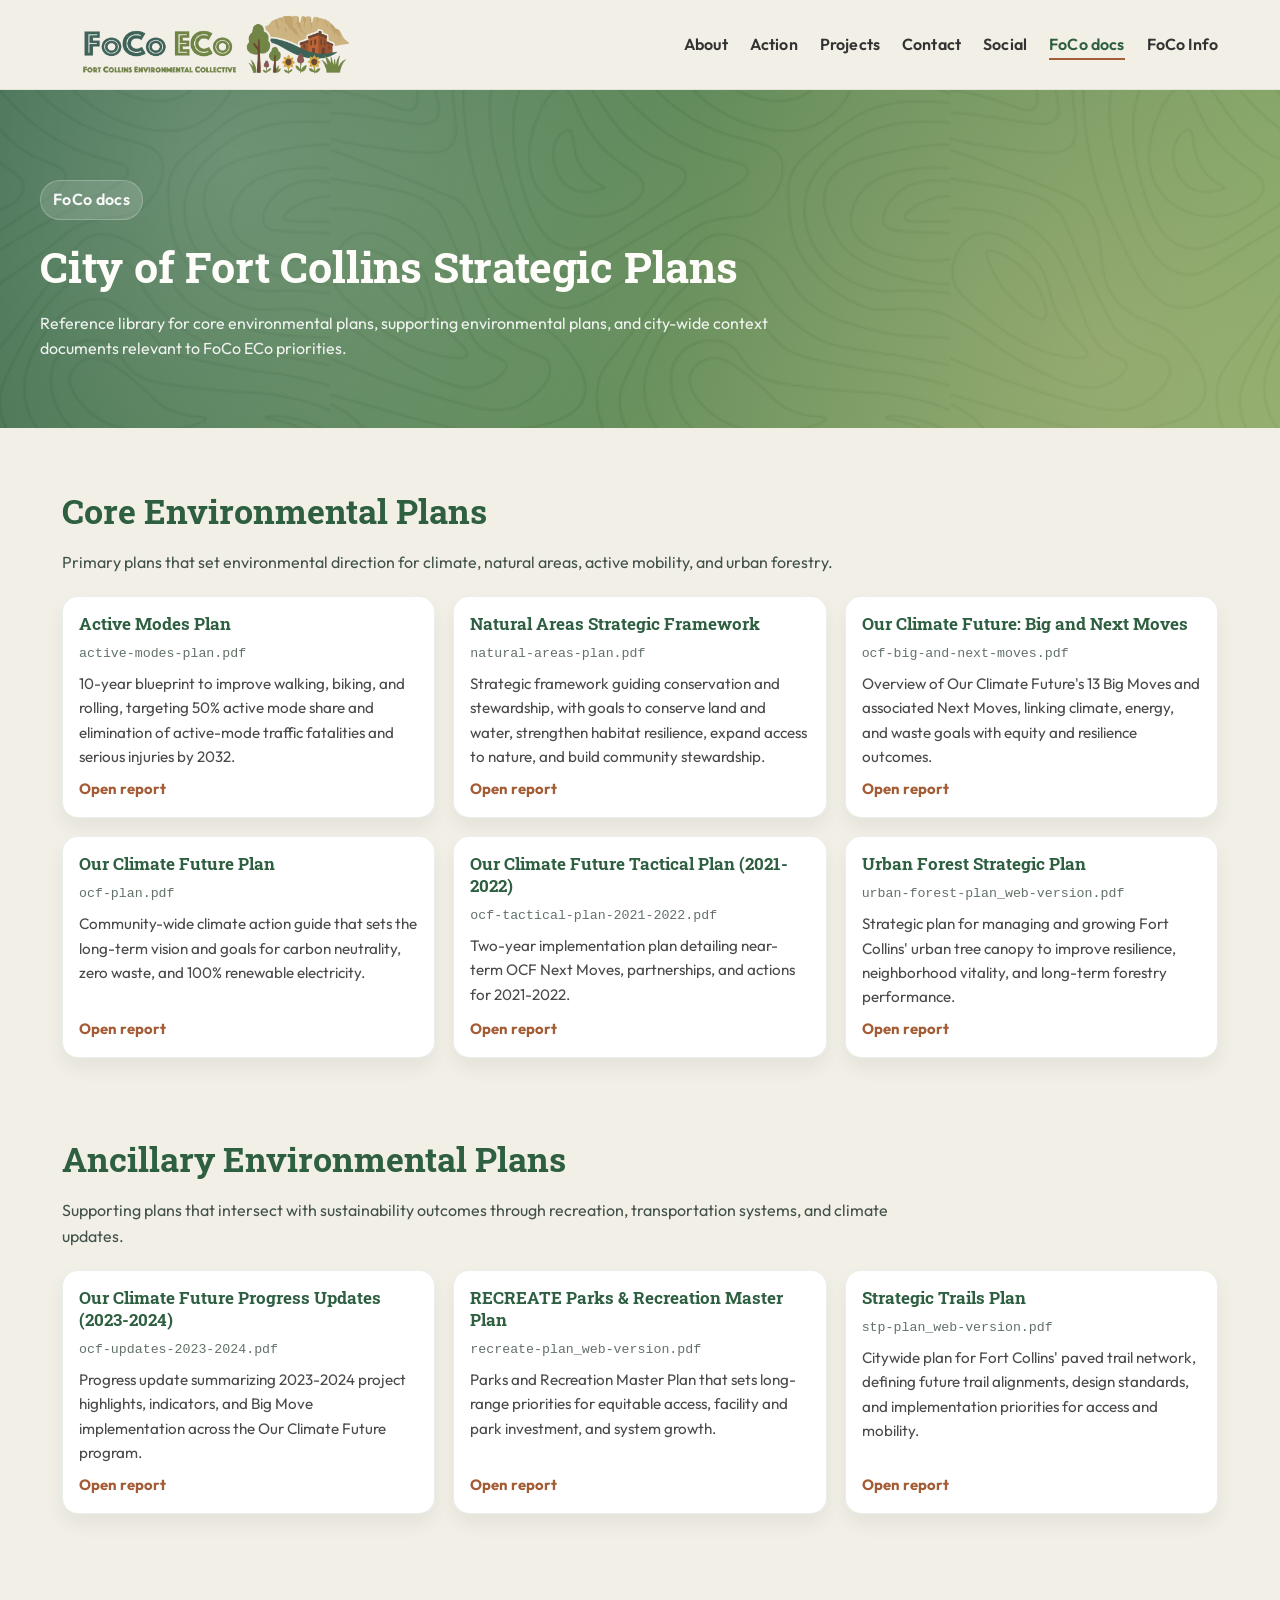
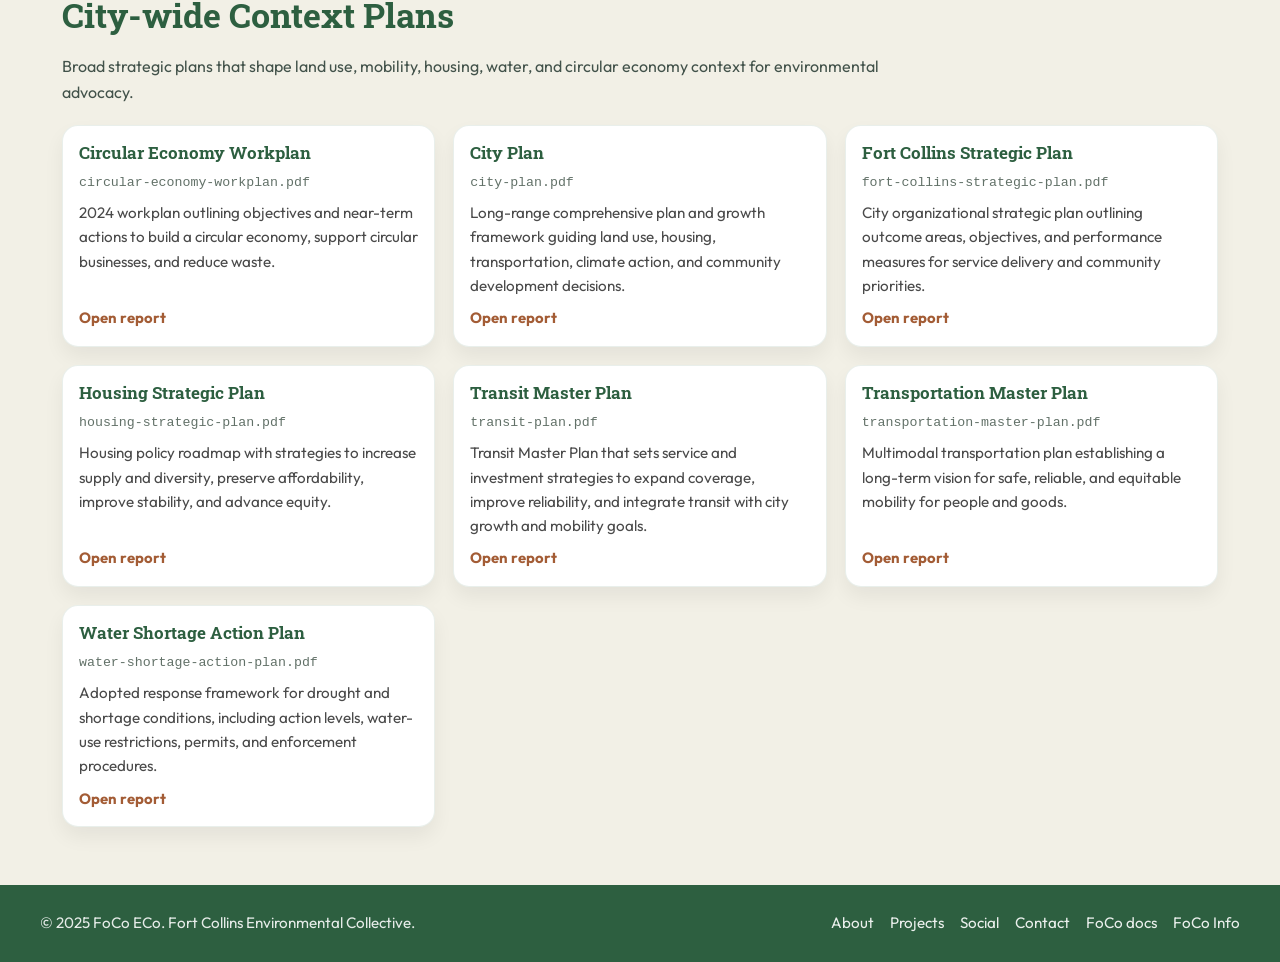
==== commit 83553150: "seo updates and file cleanup" ====
--- a/foco-docs.html
+++ b/foco-docs.html
@@ -4,17 +4,76 @@
   <meta charset="UTF-8">
   <meta name="viewport" content="width=device-width, initial-scale=1.0">
   <title>FoCo Docs | Fort Collins Environmental Collective</title>
+  <meta name="description" content="FoCo Docs is a reference library of Fort Collins strategic plans covering climate, natural areas, transportation, housing, water, and related policy context.">
+  <meta name="robots" content="index,follow,max-image-preview:large,max-snippet:-1,max-video-preview:-1">
+  <link rel="canonical" href="https://foco-eco.org/foco-docs.html">
+  <meta property="og:type" content="website">
+  <meta property="og:site_name" content="FoCo ECo">
+  <meta property="og:locale" content="en_US">
+  <meta property="og:title" content="FoCo Docs | Fort Collins Environmental Collective">
+  <meta property="og:description" content="Reference library of Fort Collins strategic plans covering climate, natural areas, transportation, housing, water, and related policy context.">
+  <meta property="og:url" content="https://foco-eco.org/foco-docs.html">
+  <meta property="og:image" content="https://foco-eco.org/img/banner.jpg">
+  <meta name="twitter:card" content="summary_large_image">
+  <meta name="twitter:title" content="FoCo Docs | Fort Collins Environmental Collective">
+  <meta name="twitter:description" content="Reference library of Fort Collins strategic plans covering climate, natural areas, transportation, housing, water, and related policy context.">
+  <meta name="twitter:image" content="https://foco-eco.org/img/banner.jpg">
+  <meta name="theme-color" content="#2D5F40">
+  <link rel="manifest" href="img/site.webmanifest">
   <link rel="preconnect" href="https://fonts.googleapis.com">
   <link rel="preconnect" href="https://fonts.gstatic.com" crossorigin>
   <link href="https://fonts.googleapis.com/css2?family=Roboto+Slab:wght@100..900&family=Outfit:wght@400;600;700&display=swap" rel="stylesheet">
   <link rel="stylesheet" href="style.css">
   <link rel="icon" type="image/png" href="img/favicon_32.png">
+  <script type="application/ld+json">
+    {
+      "@context": "https://schema.org",
+      "@graph": [
+        {
+          "@type": "Organization",
+          "@id": "https://foco-eco.org/#organization",
+          "name": "Fort Collins Environmental Collective",
+          "alternateName": "FoCo ECo",
+          "url": "https://foco-eco.org/",
+          "logo": "https://foco-eco.org/img/FoCoECo_Logo_Trans_H.png",
+          "email": "mailto:ericjensen41@gmail.com",
+          "sameAs": [
+            "https://focoeco.substack.com/",
+            "https://app.foco-eco.org"
+          ]
+        },
+        {
+          "@type": "WebSite",
+          "@id": "https://foco-eco.org/#website",
+          "url": "https://foco-eco.org/",
+          "name": "FoCo ECo",
+          "inLanguage": "en-US",
+          "publisher": {
+            "@id": "https://foco-eco.org/#organization"
+          }
+        },
+        {
+          "@type": "CollectionPage",
+          "@id": "https://foco-eco.org/foco-docs.html#webpage",
+          "url": "https://foco-eco.org/foco-docs.html",
+          "name": "FoCo Docs | Fort Collins Environmental Collective",
+          "description": "FoCo Docs is a reference library of Fort Collins strategic plans covering climate, natural areas, transportation, housing, water, and related policy context.",
+          "isPartOf": {
+            "@id": "https://foco-eco.org/#website"
+          },
+          "about": {
+            "@id": "https://foco-eco.org/#organization"
+          }
+        }
+      ]
+    }
+  </script>
 </head>
 <body>
   <header id="top">
     <div class="nav">
       <a class="brand" href="index.html#top">
-        <img src="img/FoCoECo_Logo_Trans_H.png" alt="FoCo ECo logo">
+        <img src="img/FoCoECo_Logo_Trans_H.png" alt="FoCo ECo logo" width="3973" height="811">
       </a>
       <nav aria-label="Main navigation">
         <ul>
@@ -24,7 +83,7 @@
           <li><a href="index.html#contact">Contact</a></li>
           <li><a href="index.html#social">Social</a></li>
           <li><a href="foco-docs.html" aria-current="page">FoCo docs</a></li>
-          <li><a href="https://app.foco-eco.org" target="_blank">FoCo Info</a></li>
+          <li><a href="https://app.foco-eco.org" target="_blank" rel="noopener noreferrer">FoCo Info</a></li>
         </ul>
       </nav>
       <button class="menu-toggle" aria-expanded="false" aria-controls="mobile-menu" aria-label="Toggle menu">☰</button>
@@ -38,7 +97,7 @@
     <a href="index.html#contact">Contact</a>
     <a href="index.html#social">Social</a>
     <a href="foco-docs.html" aria-current="page">FoCo docs</a>
-    <a href="https://app.foco-eco.org" target="_blank">FoCo Info</a>
+    <a href="https://app.foco-eco.org" target="_blank" rel="noopener noreferrer">FoCo Info</a>
   </div>
 
   <main>
@@ -56,46 +115,46 @@
         <p>Primary plans that set environmental direction for climate, natural areas, active mobility, and urban forestry.</p>
       </div>
       <div class="docs-grid">
-        <article class="doc-card" tabindex="0" role="button" aria-label="Open Active Modes Plan PDF" data-pdf="https://storage.googleapis.com/foco-info/city_advisor/core_environmental/active-modes-plan.pdf" data-title="Active Modes Plan" data-filename="active-modes-plan.pdf" data-description="10-year blueprint to improve walking, biking, and rolling, targeting 50% active mode share and elimination of active-mode traffic fatalities and serious injuries by 2032.">
+        <article class="doc-card" aria-label="Open Active Modes Plan PDF" data-pdf="https://storage.googleapis.com/foco-info/city_advisor/core_environmental/active-modes-plan.pdf" data-title="Active Modes Plan" data-filename="active-modes-plan.pdf" data-description="10-year blueprint to improve walking, biking, and rolling, targeting 50% active mode share and elimination of active-mode traffic fatalities and serious injuries by 2032.">
           <h3>Active Modes Plan</h3>
           <p class="doc-filename">active-modes-plan.pdf</p>
           <p>10-year blueprint to improve walking, biking, and rolling, targeting 50% active mode share and elimination of active-mode traffic fatalities and serious injuries by 2032.</p>
-          <span class="doc-card-link">Open report</span>
-        </article>
-
-        <article class="doc-card" tabindex="0" role="button" aria-label="Open Natural Areas Plan PDF" data-pdf="https://storage.googleapis.com/foco-info/city_advisor/core_environmental/natural-areas-plan.pdf" data-title="Natural Areas Strategic Framework" data-filename="natural-areas-plan.pdf" data-description="Strategic framework guiding conservation and stewardship, with goals to conserve land and water, strengthen habitat resilience, expand access to nature, and build community stewardship.">
+          <a class="doc-card-link" href="https://storage.googleapis.com/foco-info/city_advisor/core_environmental/active-modes-plan.pdf" target="_blank" rel="noopener noreferrer">Open report</a>
+        </article>
+
+        <article class="doc-card" aria-label="Open Natural Areas Plan PDF" data-pdf="https://storage.googleapis.com/foco-info/city_advisor/core_environmental/natural-areas-plan.pdf" data-title="Natural Areas Strategic Framework" data-filename="natural-areas-plan.pdf" data-description="Strategic framework guiding conservation and stewardship, with goals to conserve land and water, strengthen habitat resilience, expand access to nature, and build community stewardship.">
           <h3>Natural Areas Strategic Framework</h3>
           <p class="doc-filename">natural-areas-plan.pdf</p>
           <p>Strategic framework guiding conservation and stewardship, with goals to conserve land and water, strengthen habitat resilience, expand access to nature, and build community stewardship.</p>
-          <span class="doc-card-link">Open report</span>
-        </article>
-
-        <article class="doc-card" tabindex="0" role="button" aria-label="Open OCF Big and Next Moves PDF" data-pdf="https://storage.googleapis.com/foco-info/city_advisor/core_environmental/ocf-big-and-next-moves.pdf" data-title="Our Climate Future: Big and Next Moves" data-filename="ocf-big-and-next-moves.pdf" data-description="Overview of Our Climate Future's 13 Big Moves and associated Next Moves, linking climate, energy, and waste goals with equity and resilience outcomes.">
+          <a class="doc-card-link" href="https://storage.googleapis.com/foco-info/city_advisor/core_environmental/natural-areas-plan.pdf" target="_blank" rel="noopener noreferrer">Open report</a>
+        </article>
+
+        <article class="doc-card" aria-label="Open OCF Big and Next Moves PDF" data-pdf="https://storage.googleapis.com/foco-info/city_advisor/core_environmental/ocf-big-and-next-moves.pdf" data-title="Our Climate Future: Big and Next Moves" data-filename="ocf-big-and-next-moves.pdf" data-description="Overview of Our Climate Future's 13 Big Moves and associated Next Moves, linking climate, energy, and waste goals with equity and resilience outcomes.">
           <h3>Our Climate Future: Big and Next Moves</h3>
           <p class="doc-filename">ocf-big-and-next-moves.pdf</p>
           <p>Overview of Our Climate Future's 13 Big Moves and associated Next Moves, linking climate, energy, and waste goals with equity and resilience outcomes.</p>
-          <span class="doc-card-link">Open report</span>
-        </article>
-
-        <article class="doc-card" tabindex="0" role="button" aria-label="Open OCF Plan PDF" data-pdf="https://storage.googleapis.com/foco-info/city_advisor/core_environmental/ocf-plan.pdf" data-title="Our Climate Future Plan" data-filename="ocf-plan.pdf" data-description="Community-wide climate action guide that sets the long-term vision and goals for carbon neutrality, zero waste, and 100% renewable electricity.">
+          <a class="doc-card-link" href="https://storage.googleapis.com/foco-info/city_advisor/core_environmental/ocf-big-and-next-moves.pdf" target="_blank" rel="noopener noreferrer">Open report</a>
+        </article>
+
+        <article class="doc-card" aria-label="Open OCF Plan PDF" data-pdf="https://storage.googleapis.com/foco-info/city_advisor/core_environmental/ocf-plan.pdf" data-title="Our Climate Future Plan" data-filename="ocf-plan.pdf" data-description="Community-wide climate action guide that sets the long-term vision and goals for carbon neutrality, zero waste, and 100% renewable electricity.">
           <h3>Our Climate Future Plan</h3>
           <p class="doc-filename">ocf-plan.pdf</p>
           <p>Community-wide climate action guide that sets the long-term vision and goals for carbon neutrality, zero waste, and 100% renewable electricity.</p>
-          <span class="doc-card-link">Open report</span>
-        </article>
-
-        <article class="doc-card" tabindex="0" role="button" aria-label="Open OCF Tactical Plan 2021-2022 PDF" data-pdf="https://storage.googleapis.com/foco-info/city_advisor/core_environmental/ocf-tactical-plan-2021-2022.pdf" data-title="Our Climate Future Tactical Plan (2021-2022)" data-filename="ocf-tactical-plan-2021-2022.pdf" data-description="Two-year implementation plan detailing near-term OCF Next Moves, partnerships, and actions for 2021-2022.">
+          <a class="doc-card-link" href="https://storage.googleapis.com/foco-info/city_advisor/core_environmental/ocf-plan.pdf" target="_blank" rel="noopener noreferrer">Open report</a>
+        </article>
+
+        <article class="doc-card" aria-label="Open OCF Tactical Plan 2021-2022 PDF" data-pdf="https://storage.googleapis.com/foco-info/city_advisor/core_environmental/ocf-tactical-plan-2021-2022.pdf" data-title="Our Climate Future Tactical Plan (2021-2022)" data-filename="ocf-tactical-plan-2021-2022.pdf" data-description="Two-year implementation plan detailing near-term OCF Next Moves, partnerships, and actions for 2021-2022.">
           <h3>Our Climate Future Tactical Plan (2021-2022)</h3>
           <p class="doc-filename">ocf-tactical-plan-2021-2022.pdf</p>
           <p>Two-year implementation plan detailing near-term OCF Next Moves, partnerships, and actions for 2021-2022.</p>
-          <span class="doc-card-link">Open report</span>
-        </article>
-
-        <article class="doc-card" tabindex="0" role="button" aria-label="Open Urban Forest Plan PDF" data-pdf="https://storage.googleapis.com/foco-info/city_advisor/core_environmental/urban-forest-plan_web-version.pdf" data-title="Urban Forest Strategic Plan" data-filename="urban-forest-plan_web-version.pdf" data-description="Strategic plan for managing and growing Fort Collins' urban tree canopy to improve resilience, neighborhood vitality, and long-term forestry performance.">
+          <a class="doc-card-link" href="https://storage.googleapis.com/foco-info/city_advisor/core_environmental/ocf-tactical-plan-2021-2022.pdf" target="_blank" rel="noopener noreferrer">Open report</a>
+        </article>
+
+        <article class="doc-card" aria-label="Open Urban Forest Plan PDF" data-pdf="https://storage.googleapis.com/foco-info/city_advisor/core_environmental/urban-forest-plan_web-version.pdf" data-title="Urban Forest Strategic Plan" data-filename="urban-forest-plan_web-version.pdf" data-description="Strategic plan for managing and growing Fort Collins' urban tree canopy to improve resilience, neighborhood vitality, and long-term forestry performance.">
           <h3>Urban Forest Strategic Plan</h3>
           <p class="doc-filename">urban-forest-plan_web-version.pdf</p>
           <p>Strategic plan for managing and growing Fort Collins' urban tree canopy to improve resilience, neighborhood vitality, and long-term forestry performance.</p>
-          <span class="doc-card-link">Open report</span>
+          <a class="doc-card-link" href="https://storage.googleapis.com/foco-info/city_advisor/core_environmental/urban-forest-plan_web-version.pdf" target="_blank" rel="noopener noreferrer">Open report</a>
         </article>
       </div>
     </section>
@@ -106,25 +165,25 @@
         <p>Supporting plans that intersect with sustainability outcomes through recreation, transportation systems, and climate updates.</p>
       </div>
       <div class="docs-grid">
-        <article class="doc-card" tabindex="0" role="button" aria-label="Open OCF Updates 2023-2024 PDF" data-pdf="https://storage.googleapis.com/foco-info/city_advisor/ancillary_environmental/ocf-updates-2023-2024.pdf" data-title="Our Climate Future Progress Updates (2023-2024)" data-filename="ocf-updates-2023-2024.pdf" data-description="Progress update summarizing 2023-2024 project highlights, indicators, and Big Move implementation across the Our Climate Future program.">
+        <article class="doc-card" aria-label="Open OCF Updates 2023-2024 PDF" data-pdf="https://storage.googleapis.com/foco-info/city_advisor/ancillary_environmental/ocf-updates-2023-2024.pdf" data-title="Our Climate Future Progress Updates (2023-2024)" data-filename="ocf-updates-2023-2024.pdf" data-description="Progress update summarizing 2023-2024 project highlights, indicators, and Big Move implementation across the Our Climate Future program.">
           <h3>Our Climate Future Progress Updates (2023-2024)</h3>
           <p class="doc-filename">ocf-updates-2023-2024.pdf</p>
           <p>Progress update summarizing 2023-2024 project highlights, indicators, and Big Move implementation across the Our Climate Future program.</p>
-          <span class="doc-card-link">Open report</span>
-        </article>
-
-        <article class="doc-card" tabindex="0" role="button" aria-label="Open Recreate Plan PDF" data-pdf="https://storage.googleapis.com/foco-info/city_advisor/ancillary_environmental/recreate-plan_web-version.pdf" data-title="RECREATE Parks & Recreation Master Plan" data-filename="recreate-plan_web-version.pdf" data-description="Parks and Recreation Master Plan that sets long-range priorities for equitable access, facility and park investment, and system growth.">
+          <a class="doc-card-link" href="https://storage.googleapis.com/foco-info/city_advisor/ancillary_environmental/ocf-updates-2023-2024.pdf" target="_blank" rel="noopener noreferrer">Open report</a>
+        </article>
+
+        <article class="doc-card" aria-label="Open Recreate Plan PDF" data-pdf="https://storage.googleapis.com/foco-info/city_advisor/ancillary_environmental/recreate-plan_web-version.pdf" data-title="RECREATE Parks & Recreation Master Plan" data-filename="recreate-plan_web-version.pdf" data-description="Parks and Recreation Master Plan that sets long-range priorities for equitable access, facility and park investment, and system growth.">
           <h3>RECREATE Parks &amp; Recreation Master Plan</h3>
           <p class="doc-filename">recreate-plan_web-version.pdf</p>
           <p>Parks and Recreation Master Plan that sets long-range priorities for equitable access, facility and park investment, and system growth.</p>
-          <span class="doc-card-link">Open report</span>
-        </article>
-
-        <article class="doc-card" tabindex="0" role="button" aria-label="Open Strategic Trails Plan PDF" data-pdf="https://storage.googleapis.com/foco-info/city_advisor/ancillary_environmental/stp-plan_web-version.pdf" data-title="Strategic Trails Plan" data-filename="stp-plan_web-version.pdf" data-description="Citywide plan for Fort Collins' paved trail network, defining future trail alignments, design standards, and implementation priorities for access and mobility.">
+          <a class="doc-card-link" href="https://storage.googleapis.com/foco-info/city_advisor/ancillary_environmental/recreate-plan_web-version.pdf" target="_blank" rel="noopener noreferrer">Open report</a>
+        </article>
+
+        <article class="doc-card" aria-label="Open Strategic Trails Plan PDF" data-pdf="https://storage.googleapis.com/foco-info/city_advisor/ancillary_environmental/stp-plan_web-version.pdf" data-title="Strategic Trails Plan" data-filename="stp-plan_web-version.pdf" data-description="Citywide plan for Fort Collins' paved trail network, defining future trail alignments, design standards, and implementation priorities for access and mobility.">
           <h3>Strategic Trails Plan</h3>
           <p class="doc-filename">stp-plan_web-version.pdf</p>
           <p>Citywide plan for Fort Collins' paved trail network, defining future trail alignments, design standards, and implementation priorities for access and mobility.</p>
-          <span class="doc-card-link">Open report</span>
+          <a class="doc-card-link" href="https://storage.googleapis.com/foco-info/city_advisor/ancillary_environmental/stp-plan_web-version.pdf" target="_blank" rel="noopener noreferrer">Open report</a>
         </article>
       </div>
     </section>
@@ -135,53 +194,53 @@
         <p>Broad strategic plans that shape land use, mobility, housing, water, and circular economy context for environmental advocacy.</p>
       </div>
       <div class="docs-grid">
-        <article class="doc-card" tabindex="0" role="button" aria-label="Open Circular Economy Workplan PDF" data-pdf="https://storage.googleapis.com/foco-info/city_advisor/citywide_context/circular-economy-workplan.pdf" data-title="Circular Economy Workplan" data-filename="circular-economy-workplan.pdf" data-description="2024 workplan outlining objectives and near-term actions to build a circular economy, support circular businesses, and reduce waste.">
+        <article class="doc-card" aria-label="Open Circular Economy Workplan PDF" data-pdf="https://storage.googleapis.com/foco-info/city_advisor/citywide_context/circular-economy-workplan.pdf" data-title="Circular Economy Workplan" data-filename="circular-economy-workplan.pdf" data-description="2024 workplan outlining objectives and near-term actions to build a circular economy, support circular businesses, and reduce waste.">
           <h3>Circular Economy Workplan</h3>
           <p class="doc-filename">circular-economy-workplan.pdf</p>
           <p>2024 workplan outlining objectives and near-term actions to build a circular economy, support circular businesses, and reduce waste.</p>
-          <span class="doc-card-link">Open report</span>
-        </article>
-
-        <article class="doc-card" tabindex="0" role="button" aria-label="Open City Plan PDF" data-pdf="https://storage.googleapis.com/foco-info/city_advisor/citywide_context/city-plan.pdf" data-title="City Plan" data-filename="city-plan.pdf" data-description="Long-range comprehensive plan and growth framework guiding land use, housing, transportation, climate action, and community development decisions.">
+          <a class="doc-card-link" href="https://storage.googleapis.com/foco-info/city_advisor/citywide_context/circular-economy-workplan.pdf" target="_blank" rel="noopener noreferrer">Open report</a>
+        </article>
+
+        <article class="doc-card" aria-label="Open City Plan PDF" data-pdf="https://storage.googleapis.com/foco-info/city_advisor/citywide_context/city-plan.pdf" data-title="City Plan" data-filename="city-plan.pdf" data-description="Long-range comprehensive plan and growth framework guiding land use, housing, transportation, climate action, and community development decisions.">
           <h3>City Plan</h3>
           <p class="doc-filename">city-plan.pdf</p>
           <p>Long-range comprehensive plan and growth framework guiding land use, housing, transportation, climate action, and community development decisions.</p>
-          <span class="doc-card-link">Open report</span>
-        </article>
-
-        <article class="doc-card" tabindex="0" role="button" aria-label="Open Fort Collins Strategic Plan PDF" data-pdf="https://storage.googleapis.com/foco-info/city_advisor/citywide_context/fort-collins-strategic-plan.pdf" data-title="Fort Collins Strategic Plan" data-filename="fort-collins-strategic-plan.pdf" data-description="City organizational strategic plan outlining outcome areas, objectives, and performance measures for service delivery and community priorities.">
+          <a class="doc-card-link" href="https://storage.googleapis.com/foco-info/city_advisor/citywide_context/city-plan.pdf" target="_blank" rel="noopener noreferrer">Open report</a>
+        </article>
+
+        <article class="doc-card" aria-label="Open Fort Collins Strategic Plan PDF" data-pdf="https://storage.googleapis.com/foco-info/city_advisor/citywide_context/fort-collins-strategic-plan.pdf" data-title="Fort Collins Strategic Plan" data-filename="fort-collins-strategic-plan.pdf" data-description="City organizational strategic plan outlining outcome areas, objectives, and performance measures for service delivery and community priorities.">
           <h3>Fort Collins Strategic Plan</h3>
           <p class="doc-filename">fort-collins-strategic-plan.pdf</p>
           <p>City organizational strategic plan outlining outcome areas, objectives, and performance measures for service delivery and community priorities.</p>
-          <span class="doc-card-link">Open report</span>
-        </article>
-
-        <article class="doc-card" tabindex="0" role="button" aria-label="Open Housing Strategic Plan PDF" data-pdf="https://storage.googleapis.com/foco-info/city_advisor/citywide_context/housing-strategic-plan.pdf" data-title="Housing Strategic Plan" data-filename="housing-strategic-plan.pdf" data-description="Housing policy roadmap with strategies to increase supply and diversity, preserve affordability, improve stability, and advance equity.">
+          <a class="doc-card-link" href="https://storage.googleapis.com/foco-info/city_advisor/citywide_context/fort-collins-strategic-plan.pdf" target="_blank" rel="noopener noreferrer">Open report</a>
+        </article>
+
+        <article class="doc-card" aria-label="Open Housing Strategic Plan PDF" data-pdf="https://storage.googleapis.com/foco-info/city_advisor/citywide_context/housing-strategic-plan.pdf" data-title="Housing Strategic Plan" data-filename="housing-strategic-plan.pdf" data-description="Housing policy roadmap with strategies to increase supply and diversity, preserve affordability, improve stability, and advance equity.">
           <h3>Housing Strategic Plan</h3>
           <p class="doc-filename">housing-strategic-plan.pdf</p>
           <p>Housing policy roadmap with strategies to increase supply and diversity, preserve affordability, improve stability, and advance equity.</p>
-          <span class="doc-card-link">Open report</span>
-        </article>
-
-        <article class="doc-card" tabindex="0" role="button" aria-label="Open Transit Plan PDF" data-pdf="https://storage.googleapis.com/foco-info/city_advisor/citywide_context/transit-plan.pdf" data-title="Transit Master Plan" data-filename="transit-plan.pdf" data-description="Transit Master Plan that sets service and investment strategies to expand coverage, improve reliability, and integrate transit with city growth and mobility goals.">
+          <a class="doc-card-link" href="https://storage.googleapis.com/foco-info/city_advisor/citywide_context/housing-strategic-plan.pdf" target="_blank" rel="noopener noreferrer">Open report</a>
+        </article>
+
+        <article class="doc-card" aria-label="Open Transit Plan PDF" data-pdf="https://storage.googleapis.com/foco-info/city_advisor/citywide_context/transit-plan.pdf" data-title="Transit Master Plan" data-filename="transit-plan.pdf" data-description="Transit Master Plan that sets service and investment strategies to expand coverage, improve reliability, and integrate transit with city growth and mobility goals.">
           <h3>Transit Master Plan</h3>
           <p class="doc-filename">transit-plan.pdf</p>
           <p>Transit Master Plan that sets service and investment strategies to expand coverage, improve reliability, and integrate transit with city growth and mobility goals.</p>
-          <span class="doc-card-link">Open report</span>
-        </article>
-
-        <article class="doc-card" tabindex="0" role="button" aria-label="Open Transportation Master Plan PDF" data-pdf="https://storage.googleapis.com/foco-info/city_advisor/citywide_context/transportation-master-plan.pdf" data-title="Transportation Master Plan" data-filename="transportation-master-plan.pdf" data-description="Multimodal transportation plan establishing a long-term vision for safe, reliable, and equitable mobility for people and goods.">
+          <a class="doc-card-link" href="https://storage.googleapis.com/foco-info/city_advisor/citywide_context/transit-plan.pdf" target="_blank" rel="noopener noreferrer">Open report</a>
+        </article>
+
+        <article class="doc-card" aria-label="Open Transportation Master Plan PDF" data-pdf="https://storage.googleapis.com/foco-info/city_advisor/citywide_context/transportation-master-plan.pdf" data-title="Transportation Master Plan" data-filename="transportation-master-plan.pdf" data-description="Multimodal transportation plan establishing a long-term vision for safe, reliable, and equitable mobility for people and goods.">
           <h3>Transportation Master Plan</h3>
           <p class="doc-filename">transportation-master-plan.pdf</p>
           <p>Multimodal transportation plan establishing a long-term vision for safe, reliable, and equitable mobility for people and goods.</p>
-          <span class="doc-card-link">Open report</span>
-        </article>
-
-        <article class="doc-card" tabindex="0" role="button" aria-label="Open Water Shortage Action Plan PDF" data-pdf="https://storage.googleapis.com/foco-info/city_advisor/citywide_context/water-shortage-action-plan.pdf" data-title="Water Shortage Action Plan" data-filename="water-shortage-action-plan.pdf" data-description="Adopted response framework for drought and shortage conditions, including action levels, water-use restrictions, permits, and enforcement procedures.">
+          <a class="doc-card-link" href="https://storage.googleapis.com/foco-info/city_advisor/citywide_context/transportation-master-plan.pdf" target="_blank" rel="noopener noreferrer">Open report</a>
+        </article>
+
+        <article class="doc-card" aria-label="Open Water Shortage Action Plan PDF" data-pdf="https://storage.googleapis.com/foco-info/city_advisor/citywide_context/water-shortage-action-plan.pdf" data-title="Water Shortage Action Plan" data-filename="water-shortage-action-plan.pdf" data-description="Adopted response framework for drought and shortage conditions, including action levels, water-use restrictions, permits, and enforcement procedures.">
           <h3>Water Shortage Action Plan</h3>
           <p class="doc-filename">water-shortage-action-plan.pdf</p>
           <p>Adopted response framework for drought and shortage conditions, including action levels, water-use restrictions, permits, and enforcement procedures.</p>
-          <span class="doc-card-link">Open report</span>
+          <a class="doc-card-link" href="https://storage.googleapis.com/foco-info/city_advisor/citywide_context/water-shortage-action-plan.pdf" target="_blank" rel="noopener noreferrer">Open report</a>
         </article>
       </div>
     </section>
@@ -209,7 +268,7 @@
         <a href="index.html#social">Social</a>
         <a href="index.html#contact">Contact</a>
         <a href="foco-docs.html">FoCo docs</a>
-        <a href="https://app.foco-eco.org" target="_blank">FoCo Info</a>
+        <a href="https://app.foco-eco.org" target="_blank" rel="noopener noreferrer">FoCo Info</a>
       </div>
     </div>
   </footer>
--- a/style.css
+++ b/style.css
@@ -245,6 +245,7 @@
 }
 
 .cta-primary {
+  display: inline-block;
   background: var(--secondary);
   color: var(--light-text);
   border: none;
@@ -265,6 +266,7 @@
 }
 
 .cta-secondary {
+  display: inline-block;
   background: #f7fbf7;
   color: #0f2016;
   border: 2px solid rgba(45, 95, 64, 0.65);
@@ -317,7 +319,7 @@
   padding: 90px 22px 66px;
   background:
     linear-gradient(120deg, rgba(45, 95, 64, 0.92), rgba(124, 166, 92, 0.9)),
-    url('img/images/topo.png') center/620px repeat;
+    url('img/topo.png') center/620px repeat;
   color: rgba(255, 255, 255, 0.95);
   overflow: hidden;
 }
@@ -463,7 +465,7 @@
   content: '';
   position: absolute;
   inset: 0;
-  background: url('img/images/topo.png') center/620px repeat;
+  background: url('img/topo.png') center/620px repeat;
   opacity: 0.24;
   pointer-events: none;
   z-index: 0;
@@ -851,7 +853,7 @@
   background:
     linear-gradient(180deg, rgba(242, 240, 230, 0.7), rgba(198, 183, 135, 0.18)),
     linear-gradient(rgba(242, 240, 230, 0.5), rgba(242, 240, 230, 0.5)),
-    url('img/images/topo.png');
+    url('img/topo.png');
   background-repeat: no-repeat, no-repeat, repeat;
   background-size: cover, cover, 620px;
   background-position: center, center, center;
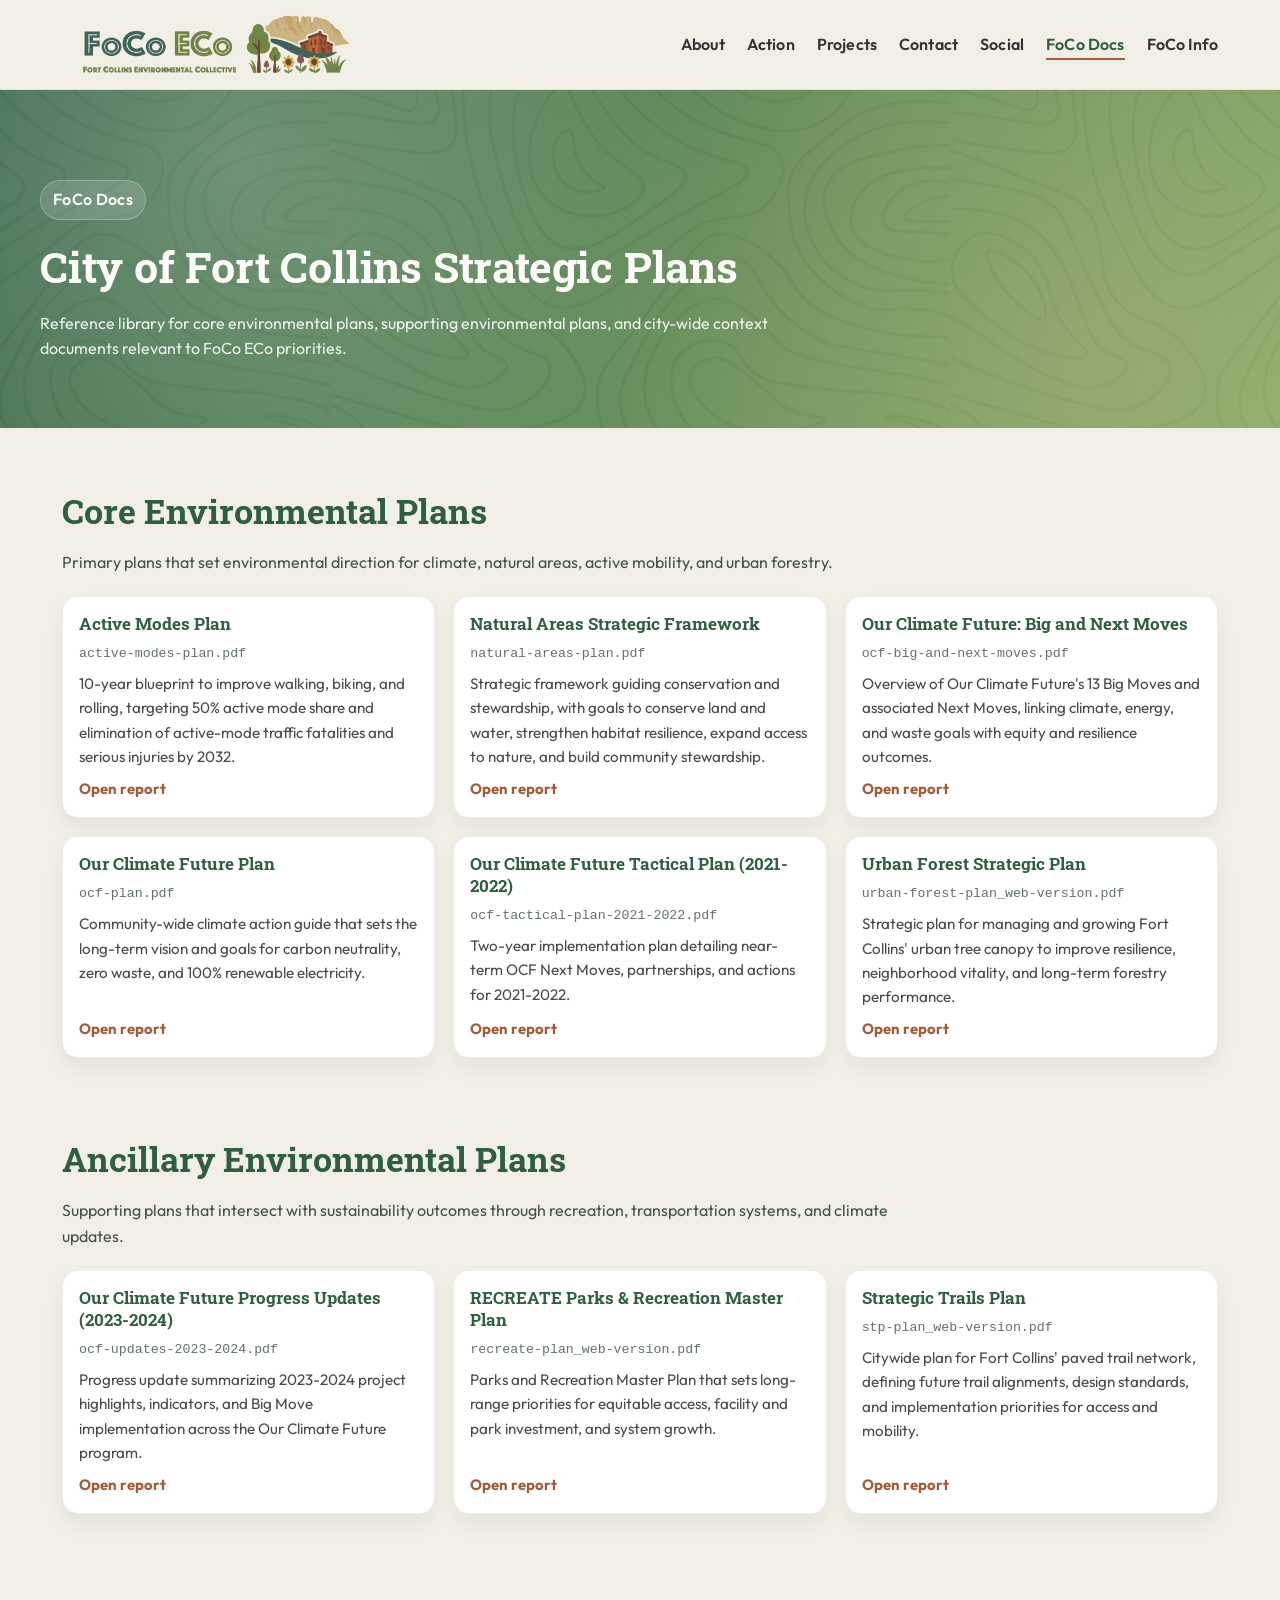
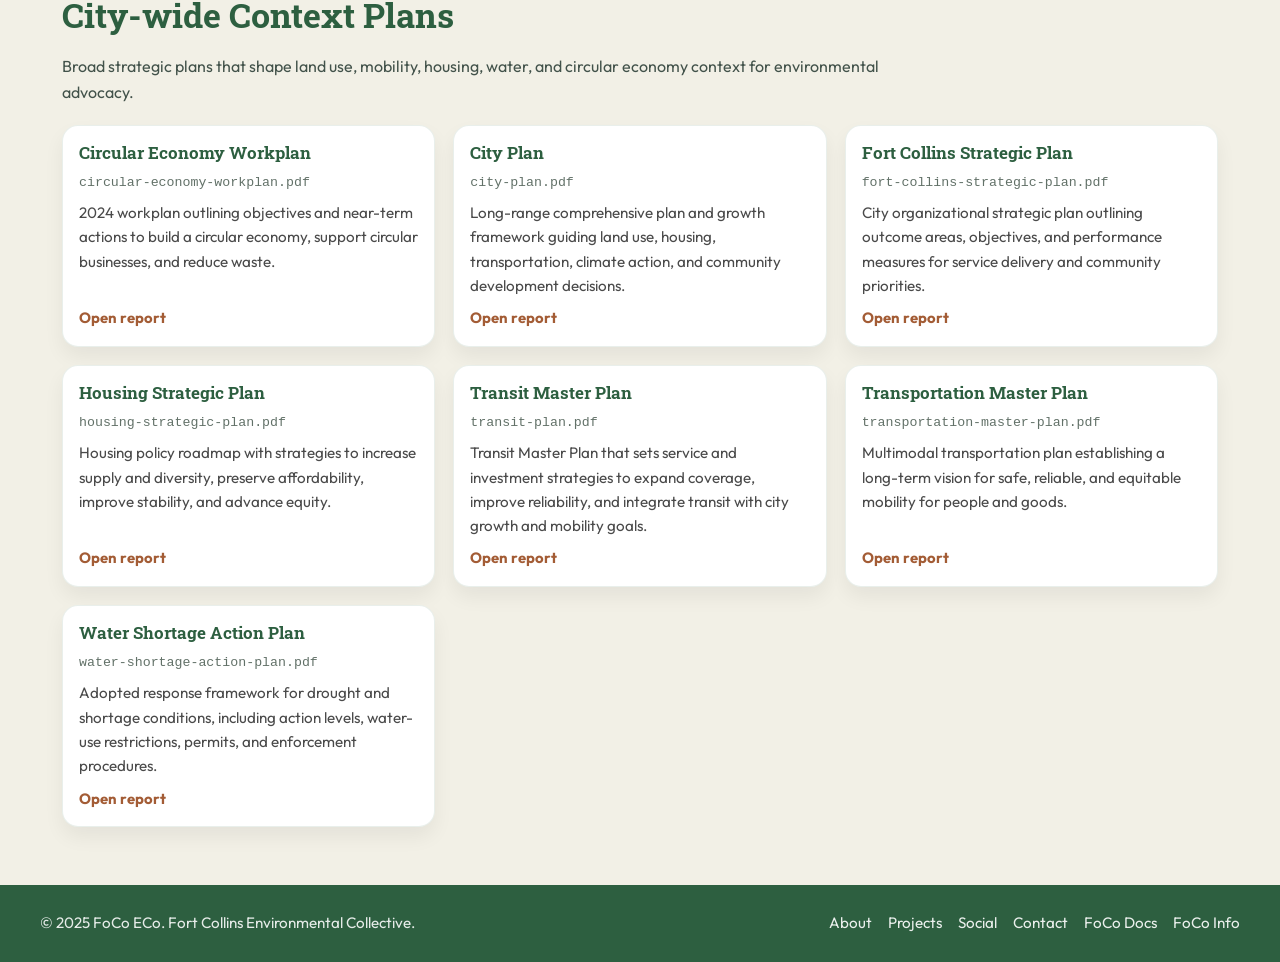
==== commit b4b9c0ac: "minor formatting adjusements" ====
--- a/foco-docs.html
+++ b/foco-docs.html
@@ -82,7 +82,7 @@
           <li><a href="index.html#projects">Projects</a></li>
           <li><a href="index.html#contact">Contact</a></li>
           <li><a href="index.html#social">Social</a></li>
-          <li><a href="foco-docs.html" aria-current="page">FoCo docs</a></li>
+          <li><a href="foco-docs.html" aria-current="page">FoCo Docs</a></li>
           <li><a href="https://app.foco-eco.org" target="_blank" rel="noopener noreferrer">FoCo Info</a></li>
         </ul>
       </nav>
@@ -96,14 +96,14 @@
     <a href="index.html#projects">Projects</a>
     <a href="index.html#contact">Contact</a>
     <a href="index.html#social">Social</a>
-    <a href="foco-docs.html" aria-current="page">FoCo docs</a>
+    <a href="foco-docs.html" aria-current="page">FoCo Docs</a>
     <a href="https://app.foco-eco.org" target="_blank" rel="noopener noreferrer">FoCo Info</a>
   </div>
 
   <main>
     <section class="docs-hero">
       <div class="docs-hero-inner">
-        <div class="eyebrow">FoCo docs</div>
+        <div class="eyebrow">FoCo Docs</div>
         <h1>City of Fort Collins Strategic Plans</h1>
         <p>Reference library for core environmental plans, supporting environmental plans, and city-wide context documents relevant to FoCo ECo priorities.</p>
       </div>
@@ -267,7 +267,7 @@
         <a href="index.html#projects">Projects</a>
         <a href="index.html#social">Social</a>
         <a href="index.html#contact">Contact</a>
-        <a href="foco-docs.html">FoCo docs</a>
+        <a href="foco-docs.html">FoCo Docs</a>
         <a href="https://app.foco-eco.org" target="_blank" rel="noopener noreferrer">FoCo Info</a>
       </div>
     </div>
--- a/style.css
+++ b/style.css
@@ -1128,10 +1128,26 @@
 @media (max-width: 640px) {
   .hero-grid {
     grid-template-columns: 1fr;
-    text-align: left;
+    grid-template-areas:
+      "visual"
+      "copy";
+    text-align: center;
+  }
+
+  .hero-copy {
+    grid-area: copy;
+  }
+
+  .hero-copy h1 {
+    text-align: center;
+  }
+
+  .cta-row {
+    justify-content: center;
   }
 
   .hero-visual {
+    grid-area: visual;
     width: 100%;
   }
 
